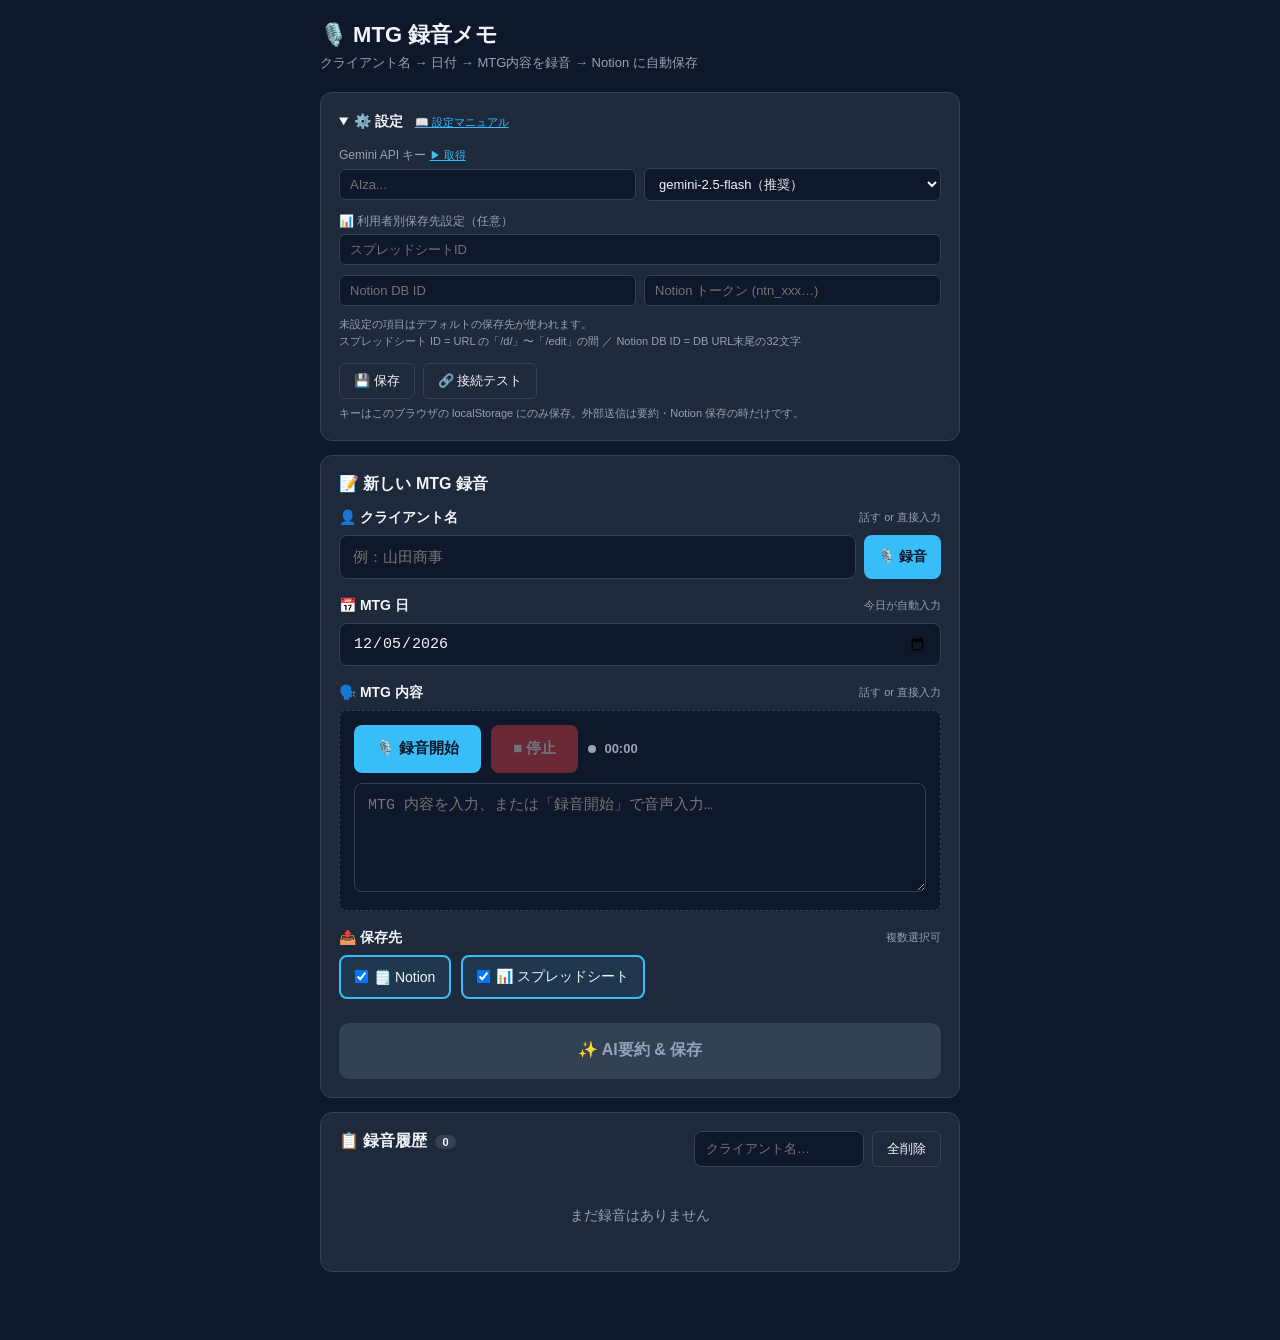
==== index.html @ a6168be2 "Add setup guide link to settings panel Co-Authored-By: Claude Opus 4.7 (1M context) <noreply@anthrop" ====
<!DOCTYPE html>
<html lang="ja">
<head>
<meta charset="UTF-8">
<meta name="viewport" content="width=device-width, initial-scale=1.0">
<title>MTG 録音メモ</title>
<style>
:root {
  --bg: #0f172a; --card: #1e293b; --text: #f1f5f9;
  --muted: #94a3b8; --accent: #38bdf8; --danger: #ef4444;
  --success: #22c55e; --border: #334155;
}
* { box-sizing: border-box; margin: 0; padding: 0; }
body {
  font-family: -apple-system, BlinkMacSystemFont, "Segoe UI", "Hiragino Sans", "Yu Gothic UI", sans-serif;
  background: var(--bg); color: var(--text);
  min-height: 100vh; padding: 20px 16px 48px;
}
.container { max-width: 640px; margin: 0 auto; }
h1 { font-size: 22px; margin-bottom: 4px; }
.subtitle { color: var(--muted); font-size: 13px; margin-bottom: 20px; }
.card { background: var(--card); border: 1px solid var(--border); border-radius: 12px; padding: 18px; margin-bottom: 14px; }
.card h2 { font-size: 16px; margin-bottom: 14px; display: flex; align-items: center; gap: 8px; }

/* Form fields */
.field-block { margin-bottom: 18px; }
.field-label {
  display: flex; align-items: center; justify-content: space-between;
  font-size: 14px; font-weight: 600; margin-bottom: 8px;
}
.field-label .hint { font-size: 11px; font-weight: 400; color: var(--muted); }
.field {
  width: 100%; background: #0f172a;
  border: 1px solid var(--border); border-radius: 8px;
  padding: 11px 13px; color: var(--text); font-size: 15px;
}
.field:focus { outline: none; border-color: var(--accent); }

/* Inline rec for client name */
.inline-rec { display: flex; gap: 8px; }
.inline-rec .field { flex: 1; }
.rec-btn-sm {
  background: var(--accent); color: #0f172a;
  border: 0; padding: 0 14px; font-size: 14px; font-weight: 600;
  border-radius: 8px; cursor: pointer; min-height: 44px;
  white-space: nowrap; display: inline-flex; align-items: center; gap: 4px;
  transition: opacity .15s;
}
.rec-btn-sm:hover { opacity: .88; }
.rec-btn-sm:disabled { opacity: .4; cursor: not-allowed; }
.rec-btn-sm.recording { background: var(--danger); color: white; animation: pulse 1.2s infinite; }
@keyframes pulse { 0%,100%{opacity:1} 50%{opacity:.7} }

/* Content rec area */
.content-rec {
  background: #0f172a; border: 1px dashed var(--border);
  border-radius: 8px; padding: 14px;
}
.rec-row { display: flex; gap: 10px; align-items: center; margin-bottom: 10px; flex-wrap: wrap; }
.rec-btn-lg {
  background: var(--accent); color: #0f172a;
  border: 0; padding: 12px 22px; font-size: 15px; font-weight: 700;
  border-radius: 8px; cursor: pointer; min-height: 48px;
  display: inline-flex; align-items: center; gap: 6px;
  transition: opacity .15s;
}
.rec-btn-lg:hover { opacity: .88; }
.rec-btn-lg:disabled { opacity: .4; cursor: not-allowed; }
.rec-btn-lg.recording { background: var(--danger); color: white; }
.stop-btn { background: var(--danger); color: white; border: 0; padding: 12px 22px; font-size: 15px; font-weight: 700; border-radius: 8px; cursor: pointer; min-height: 48px; }
.stop-btn:disabled { opacity: .4; cursor: not-allowed; }

.rec-status { display: flex; align-items: center; gap: 8px; font-size: 13px; color: var(--muted); }
.dot { width: 8px; height: 8px; border-radius: 50%; background: var(--muted); }
.dot.live { background: var(--danger); animation: blink 1s ease-in-out infinite; }
@keyframes blink { 0%,100%{opacity:1} 50%{opacity:.2} }
.timer { font-variant-numeric: tabular-nums; font-weight: 700; min-width: 48px; }

.transcript {
  min-height: 80px; max-height: 220px; overflow-y: auto;
  padding: 10px 12px; background: rgba(15,23,42,.6);
  border-radius: 6px; font-size: 14px; line-height: 1.55;
  white-space: pre-wrap; word-break: break-word;
}
.transcript .interim { color: var(--muted); }
.transcript .ph { color: var(--muted); font-style: italic; }

/* Save button */
.save-area { padding-top: 6px; }
.save-btn {
  width: 100%; background: var(--success); color: #0f172a;
  border: 0; padding: 16px; font-size: 16px; font-weight: 700;
  border-radius: 10px; cursor: pointer; min-height: 56px;
  transition: opacity .15s;
}
.save-btn:hover { opacity: .9; }
.save-btn:disabled { background: var(--border); color: var(--muted); cursor: not-allowed; }

.dest-row { display: flex; gap: 10px; flex-wrap: wrap; }
.dest-chip {
  display: inline-flex; align-items: center; gap: 6px;
  background: #0f172a; border: 2px solid var(--border);
  border-radius: 8px; padding: 10px 14px; cursor: pointer;
  font-size: 14px; transition: border-color .15s, background .15s;
  min-height: 44px;
}
.dest-chip:has(input:checked) { border-color: var(--accent); background: rgba(56,189,248,.1); }
.dest-chip input { margin: 0; cursor: pointer; }

/* Saving overlay */
.saving-overlay {
  position: fixed; inset: 0; background: rgba(15,23,42,.92);
  display: none; align-items: center; justify-content: center;
  z-index: 999; padding: 20px;
}
.saving-overlay.show { display: flex; }
.saving-box {
  background: var(--card); border: 1px solid var(--border);
  border-radius: 12px; padding: 24px; max-width: 400px; width: 100%;
}
.saving-title { font-size: 18px; font-weight: 700; margin-bottom: 20px; text-align: center; }
.saving-list { display: flex; flex-direction: column; gap: 14px; }
.saving-row { display: flex; align-items: center; gap: 10px; font-size: 14px; }
.saving-icon { font-size: 20px; width: 28px; text-align: center; }
.saving-row.pending { color: var(--muted); }
.saving-done-btn { margin-top: 18px; width: 100%; background: var(--accent); color: #0f172a; border: 0; padding: 12px; font-size: 14px; font-weight: 700; border-radius: 8px; cursor: pointer; display: none; }
.saving-done-btn.show { display: block; }

/* List */
.list-top { display: flex; justify-content: space-between; align-items: center; margin-bottom: 12px; flex-wrap: wrap; gap: 8px; }
.list-top h2 { font-size: 16px; }
.search { background: #0f172a; border: 1px solid var(--border); border-radius: 8px; padding: 7px 11px; color: var(--text); font-size: 13px; width: 170px; }
.badge { background: var(--border); color: var(--text); padding: 1px 7px; border-radius: 10px; font-size: 11px; }
.mtg-card { background: #0f172a; border: 1px solid var(--border); border-radius: 10px; padding: 14px; margin-bottom: 10px; }
.mtg-client { font-size: 17px; font-weight: 700; margin-bottom: 2px; }
.mtg-date   { font-size: 13px; color: var(--accent); margin-bottom: 6px; }
.mtg-meta   { font-size: 11px; color: var(--muted); display: flex; gap: 10px; margin-bottom: 8px; flex-wrap: wrap; }
.mtg-summary {
  font-size: 13px; color: #d1fae5;
  background: rgba(34,197,94,.08); border-left: 3px solid var(--success);
  padding: 8px 10px; border-radius: 4px; line-height: 1.55;
  margin-bottom: 8px; white-space: pre-wrap; word-break: break-word;
}
.mtg-sent   { font-size: 11px; color: var(--success); margin-bottom: 6px; }
.mtg-audio  { width: 100%; height: 32px; margin: 6px 0; display: block; }
.mtg-actions { display: flex; gap: 6px; flex-wrap: wrap; }
.empty      { text-align: center; color: var(--muted); padding: 28px; font-size: 14px; }

.btn-ghost { background: transparent; color: var(--text); border: 1px solid var(--border); padding: 8px 14px; font-size: 13px; border-radius: 6px; cursor: pointer; }
.btn-ghost:hover { opacity: .8; }

.notice     { background: rgba(239,68,68,.1); border: 1px solid var(--danger); color: #fecaca; padding: 10px 12px; border-radius: 8px; margin-bottom: 12px; font-size: 13px; }
.info       { background: rgba(56,189,248,.1); border: 1px solid var(--accent); color: #bae6fd; padding: 10px 12px; border-radius: 8px; margin-bottom: 12px; font-size: 13px; line-height: 1.5; }

/* Settings */
details > summary { cursor: pointer; font-size: 14px; font-weight: 600; user-select: none; padding: 2px 0; }
details[open] > summary { margin-bottom: 14px; }
.set-row { display: flex; gap: 8px; align-items: center; flex-wrap: wrap; margin-bottom: 10px; }
.set-row input[type="password"], .set-row select {
  flex: 1; min-width: 200px; background: #0f172a;
  border: 1px solid var(--border); border-radius: 6px;
  padding: 7px 10px; color: var(--text); font-size: 13px;
}
.flash { font-size: 12px; color: var(--success); opacity: 0; transition: opacity .2s; }
.flash.show { opacity: 1; }
.set-note { font-size: 11px; color: var(--muted); margin-top: 6px; line-height: 1.5; }
.set-label { font-size: 12px; color: var(--muted); margin-bottom: 4px; display: block; }
</style>
</head>
<body>
<div class="container">
  <h1>🎙️ MTG 録音メモ</h1>
  <p class="subtitle">クライアント名 → 日付 → MTG内容を録音 → Notion に自動保存</p>

  <div id="noticeEl" class="notice" style="display:none;"></div>
  <div id="infoEl"   class="info"   style="display:none;"></div>

  <!-- Settings -->
  <div class="card">
    <details id="settingsDetails">
      <summary>⚙️ 設定 <a href="guide.html" target="_blank" rel="noopener" style="color:var(--accent);font-size:11px;font-weight:400;margin-left:8px;">📖 設定マニュアル</a></summary>
      <div style="margin-bottom:12px;">
        <span class="set-label">Gemini API キー <a href="https://aistudio.google.com/app/apikey" target="_blank" rel="noopener" style="color:var(--accent);font-size:11px;">▶ 取得</a></span>
        <div class="set-row">
          <input id="apiKeyInput" type="password" placeholder="AIza..." autocomplete="off">
          <select id="modelSelect">
            <option value="gemini-2.5-flash">gemini-2.5-flash（推奨）</option>
            <option value="gemini-2.0-flash">gemini-2.0-flash</option>
            <option value="gemini-1.5-flash">gemini-1.5-flash</option>
          </select>
        </div>
      </div>
      <div style="margin-top:12px;">
        <span class="set-label">📊 利用者別保存先設定（任意）</span>
        <div class="set-row">
          <input id="userSheetInput" type="text" placeholder="スプレッドシートID" style="flex:1;min-width:200px;background:#0f172a;border:1px solid var(--border);border-radius:6px;padding:7px 10px;color:var(--text);font-size:13px;">
        </div>
        <div class="set-row">
          <input id="userNotionDbInput" type="text" placeholder="Notion DB ID" style="flex:1;min-width:140px;background:#0f172a;border:1px solid var(--border);border-radius:6px;padding:7px 10px;color:var(--text);font-size:13px;">
          <input id="userNotionTokenInput" type="password" placeholder="Notion トークン (ntn_xxx…)" style="flex:1;min-width:140px;background:#0f172a;border:1px solid var(--border);border-radius:6px;padding:7px 10px;color:var(--text);font-size:13px;" autocomplete="off">
        </div>
        <p class="set-note">未設定の項目はデフォルトの保存先が使われます。<br>スプレッドシート ID = URL の「/d/」〜「/edit」の間 ／ Notion DB ID = DB URL末尾の32文字</p>
      </div>
      <div style="margin-top:14px;display:flex;gap:8px;align-items:center;">
        <button class="btn-ghost" id="saveSettingsBtn">💾 保存</button>
        <button class="btn-ghost" id="testNotionBtn">🔗 接続テスト</button>
        <span class="flash" id="settingsFlash">✓ 保存しました</span>
      </div>
      <p class="set-note">キーはこのブラウザの localStorage にのみ保存。外部送信は要約・Notion 保存の時だけです。</p>
    </details>
  </div>

  <!-- Recording form (single page) -->
  <div class="card">
    <h2>📝 新しい MTG 録音</h2>

    <!-- Client Name -->
    <div class="field-block">
      <div class="field-label">
        <span>👤 クライアント名</span>
        <span class="hint">話す or 直接入力</span>
      </div>
      <div class="inline-rec">
        <input class="field" id="clientField" type="text" placeholder="例：山田商事">
        <button class="rec-btn-sm" id="clientRecBtn">🎙️ 録音</button>
      </div>
    </div>

    <!-- MTG Date -->
    <div class="field-block">
      <div class="field-label">
        <span>📅 MTG 日</span>
        <span class="hint">今日が自動入力</span>
      </div>
      <input class="field" id="dateField" type="date">
    </div>

    <!-- MTG Content -->
    <div class="field-block">
      <div class="field-label">
        <span>🗣️ MTG 内容</span>
        <span class="hint">話す or 直接入力</span>
      </div>
      <div class="content-rec">
        <div class="rec-row">
          <button class="rec-btn-lg" id="contentRecBtn">🎙️ 録音開始</button>
          <button class="stop-btn" id="contentStopBtn" disabled>■ 停止</button>
          <div class="rec-status">
            <div class="dot" id="contentDot"></div>
            <span class="timer" id="contentTimer">00:00</span>
          </div>
        </div>
        <textarea class="field" id="contentText" rows="5" placeholder="MTG 内容を入力、または「録音開始」で音声入力…" style="resize:vertical;min-height:80px;max-height:220px;"></textarea>
      </div>
    </div>

    <!-- Destination -->
    <div class="field-block">
      <div class="field-label">
        <span>📤 保存先</span>
        <span class="hint">複数選択可</span>
      </div>
      <div class="dest-row">
        <label class="dest-chip"><input type="checkbox" id="destNotion" checked> <span>🗒️ Notion</span></label>
        <label class="dest-chip"><input type="checkbox" id="destSheet"  checked> <span>📊 スプレッドシート</span></label>
      </div>
    </div>

    <!-- Save -->
    <div class="save-area">
      <button class="save-btn" id="saveBtn" disabled>✨ AI要約 &amp; 保存</button>
    </div>
  </div>

  <!-- List -->
  <div class="card">
    <div class="list-top">
      <h2>📋 録音履歴 <span class="badge" id="cntBadge">0</span></h2>
      <div style="display:flex;gap:8px;">
        <input class="search" id="searchInput" type="text" placeholder="クライアント名…">
        <button class="btn-ghost" id="clearAllBtn">全削除</button>
      </div>
    </div>
    <div id="listEl"></div>
  </div>
</div>

<!-- Saving overlay -->
<div class="saving-overlay" id="savingOverlay">
  <div class="saving-box">
    <div class="saving-title" id="savingTitle">⏳ 処理中…</div>
    <div class="saving-list">
      <div class="saving-row pending" id="rowGemini"><span class="saving-icon">○</span><span>Gemini で AI 要約中…</span></div>
      <div class="saving-row pending" id="rowNotion" style="display:none;"><span class="saving-icon">○</span><span>Notion に送信中…</span></div>
      <div class="saving-row pending" id="rowSheet"  style="display:none;"><span class="saving-icon">○</span><span>スプレッドシートに送信中…</span></div>
      <div class="saving-row pending" id="rowLocal"> <span class="saving-icon">○</span><span>ブラウザに保存中…</span></div>
    </div>
    <button class="saving-done-btn" id="savingDoneBtn">+ 次の録音へ</button>
  </div>
</div>

<script>
(function () {
  'use strict';

  /* ===== IndexedDB ===== */
  const DB_NAME = 'voiceRecorderDB', STORE = 'recordings', DB_VER = 2;
  let _db = null;
  function openDB() {
    if (_db) return Promise.resolve(_db);
    return new Promise((res, rej) => {
      const req = indexedDB.open(DB_NAME, DB_VER);
      req.onupgradeneeded = () => {
        const db = req.result;
        if (!db.objectStoreNames.contains(STORE)) db.createObjectStore(STORE, { keyPath: 'id' });
      };
      req.onsuccess = () => { _db = req.result; res(_db); };
      req.onerror   = () => rej(req.error);
    });
  }
  function dbRun(mode, fn) {
    return openDB().then(db => new Promise((res, rej) => {
      const tx = db.transaction(STORE, mode);
      const s  = tx.objectStore(STORE);
      const r  = fn(s);
      if (r && 'onsuccess' in r) { r.onsuccess = () => res(r.result); r.onerror = () => rej(r.error); }
      else { tx.oncomplete = () => res(); tx.onerror = () => rej(tx.error); }
    }));
  }
  const dbAdd    = e  => dbRun('readwrite', s => s.add(e));
  const dbPut    = e  => dbRun('readwrite', s => s.put(e));
  const dbDelete = id => dbRun('readwrite', s => s.delete(id));
  const dbGetAll = () => dbRun('readonly',  s => s.getAll());
  const dbClear  = () => dbRun('readwrite', s => s.clear());

  /* ===== localStorage ===== */
  // 管理者が Apps Script デプロイ時に取得した URL を設定
  const GAS_URL = 'https://script.google.com/macros/s/AKfycbx7Em2KX4zfnWkDanHKQx1Ic90cyglTOywZYVGb8dFYvNm-Kp0gqhj4RDMfG6HxRE-y/exec';

  const LS = { KEY:'gemini_api_key', MODEL:'gemini_model', SHEET_ID:'user_sheet_id', NOTION_DBID:'user_notion_db_id', NOTION_TOKEN:'user_notion_token' };

  /* ===== DOM ===== */
  const $ = id => document.getElementById(id);
  const noticeEl = $('noticeEl'), infoEl = $('infoEl');
  function showError(msg) { noticeEl.textContent = msg; noticeEl.style.display = 'block'; setTimeout(() => noticeEl.style.display = 'none', 8000); }
  function showInfo(msg)  { infoEl.innerHTML = msg; infoEl.style.display = 'block'; }
  function hideNotice()   { noticeEl.style.display = 'none'; }

  /* ===== Settings ===== */
  const apiKeyInput = $('apiKeyInput'), modelSelect = $('modelSelect'),
        saveSettingsBtn = $('saveSettingsBtn'), testNotionBtn = $('testNotionBtn'),
        settingsFlash = $('settingsFlash'), settingsDetails = $('settingsDetails');

  apiKeyInput.value    = localStorage.getItem(LS.KEY)   || '';
  modelSelect.value    = localStorage.getItem(LS.MODEL) || 'gemini-2.5-flash';
  if (!apiKeyInput.value || !GAS_URL) settingsDetails.open = true;

  saveSettingsBtn.addEventListener('click', () => {
    localStorage.setItem(LS.KEY,          apiKeyInput.value.trim());
    localStorage.setItem(LS.MODEL,        modelSelect.value);
    localStorage.setItem(LS.SHEET_ID,     userSheetInput.value.trim());
    localStorage.setItem(LS.NOTION_DBID,  userNotionDbInput.value.trim());
    localStorage.setItem(LS.NOTION_TOKEN, userNotionTokenInput.value.trim());
    settingsFlash.classList.add('show');
    setTimeout(() => settingsFlash.classList.remove('show'), 1500);
  });
  testNotionBtn.addEventListener('click', async () => {
    testNotionBtn.disabled = true; testNotionBtn.textContent = '送信中…';
    try {
      const result = await sendToApi({ id:'test_'+Date.now(), clientName:'テスト', mtgDate:todayStr(), text:'接続テスト', summary:'接続テスト成功', durationSec:0, createdAt:new Date().toISOString(), destinations:['notion','sheet'] });
      const r = result?.results || {};
      const lines = [];
      if (r.notion) lines.push('Notion: ' + (r.notion.ok ? '✅' : '❌ ' + (r.notion.error || '')));
      if (r.sheet)  lines.push('スプレッドシート: ' + (r.sheet.ok ? '✅' : '❌ ' + (r.sheet.error || '')));
      if (result?.ok) {
        testNotionBtn.textContent = '✓ 両方成功';
      } else {
        showError('テスト結果:\n' + lines.join('\n'));
        testNotionBtn.textContent = '⚠️ 一部失敗';
      }
    } catch (err) { showError('接続テスト失敗: ' + err.message); testNotionBtn.textContent = '🔗 接続テスト'; }
    setTimeout(() => { testNotionBtn.textContent = '🔗 接続テスト'; testNotionBtn.disabled = false; }, 3000);
  });

  /* ===== User Destination Settings ===== */
  const userSheetInput = $('userSheetInput'), userNotionDbInput = $('userNotionDbInput'), userNotionTokenInput = $('userNotionTokenInput');
  userSheetInput.value      = localStorage.getItem(LS.SHEET_ID)     || '';
  userNotionDbInput.value   = localStorage.getItem(LS.NOTION_DBID)  || '';
  userNotionTokenInput.value = localStorage.getItem(LS.NOTION_TOKEN) || '';

  /* ===== Browser check ===== */
  const SpeechRec = window.SpeechRecognition || window.webkitSpeechRecognition;
  if (!SpeechRec) showInfo('⚠️ このブラウザは音声認識に非対応です。<strong>Chrome または Edge</strong> をお使いください。');

  /* ===== State ===== */
  const state = {
    clientName: '',
    mtgDate:    todayStr(),
    contentText:'',
    contentAudio: null,
    contentType:  '',
    durationSec:  0,
    isRecording:  null, // 'client' | 'content' | null
  };

  /* ===== Recording infrastructure ===== */
  let recognition = null, mediaStream = null, mediaRecorder = null, recChunks = [];
  let timerInterval = null, stopped = false;

  function stopAll() {
    stopped = true;
    if (recognition)   { try { recognition.stop(); }  catch(_){} recognition = null; }
    if (mediaRecorder && mediaRecorder.state !== 'inactive') mediaRecorder.stop();
    if (mediaStream)   { mediaStream.getTracks().forEach(t => t.stop()); mediaStream = null; }
    if (timerInterval) { clearInterval(timerInterval); timerInterval = null; }
  }

  function startSpeechRec(onFinal, onInterim) {
    if (!SpeechRec) { showError('Web Speech API 非対応。Chrome/Edge をお使いください'); return; }
    stopped = false;
    let accumulated = '';
    recognition = new SpeechRec();
    recognition.lang = 'ja-JP'; recognition.continuous = true; recognition.interimResults = true;
    recognition.onresult = e => {
      let interim = '';
      for (let i = e.resultIndex; i < e.results.length; i++) {
        if (e.results[i].isFinal) accumulated += e.results[i][0].transcript;
        else interim += e.results[i][0].transcript;
      }
      onFinal(accumulated); onInterim(interim);
    };
    recognition.onerror = e => {
      console.error('SpeechRec error:', e);
      if (e.error === 'not-allowed' || e.error === 'service-not-allowed') {
        showError('マイクの利用が許可されていません。ブラウザの設定からマイク権限を許可してください。');
      } else if (e.error !== 'no-speech' && e.error !== 'aborted') {
        showError('音声認識エラー: ' + e.error);
      }
    };
    recognition.onend = () => { if (!stopped) { try { recognition.start(); } catch(_){} } };
    try { recognition.start(); console.log('SpeechRec started'); }
    catch(err) { console.error('SpeechRec start failed:', err); showError('音声認識の起動に失敗: ' + err.message); }
  }

  function runTimer(el) {
    const t0 = Date.now();
    el.textContent = '00:00';
    timerInterval = setInterval(() => {
      const s = Math.floor((Date.now()-t0)/1000);
      el.textContent = String(Math.floor(s/60)).padStart(2,'0') + ':' + String(s%60).padStart(2,'0');
    }, 500);
    return t0;
  }

  /* ===== Client Name Recording ===== */
  const clientField  = $('clientField');
  const clientRecBtn = $('clientRecBtn');
  let clientFinal = '';

  clientRecBtn.addEventListener('click', () => {
    if (state.isRecording === 'client') {
      // stop
      stopAll();
      clientRecBtn.classList.remove('recording');
      clientRecBtn.textContent = '🎙️ 録音';
      state.isRecording = null;
      if (clientFinal.trim()) clientField.value = clientFinal.trim();
      updateSaveBtn();
      return;
    }
    if (state.isRecording) { showError('別の録音が動作中です。先に停止してください'); return; }
    hideNotice();
    clientFinal = '';
    state.isRecording = 'client';
    clientRecBtn.classList.add('recording');
    clientRecBtn.textContent = '■ 停止';
    clientField.value = '';
    clientField.placeholder = '🎤 話してください…';
    startSpeechRec(
      fin  => {
        clientFinal = fin;
        const v = fin.trim();
        if (v) { clientField.value = v; state.clientName = v; updateSaveBtn(); }
      },
      intr => {
        const v = (clientFinal + intr).trim();
        if (v) { clientField.value = v; state.clientName = v; updateSaveBtn(); }
      }
    );
  });

  clientField.addEventListener('input', () => { state.clientName = clientField.value.trim(); updateSaveBtn(); });

  /* ===== Date ===== */
  const dateField = $('dateField');
  dateField.value = todayStr();
  dateField.addEventListener('change', () => { state.mtgDate = dateField.value || todayStr(); });

  /* ===== Content Recording ===== */
  const contentRecBtn  = $('contentRecBtn'),
        contentStopBtn = $('contentStopBtn'),
        contentDot     = $('contentDot'),
        contentTimer   = $('contentTimer'),
        contentText    = $('contentText');
  let contentFinal = '', contentInterim = '', contentStartedAt = null;

  contentText.addEventListener('input', () => { state.contentText = contentText.value.trim(); updateSaveBtn(); });

  contentRecBtn.addEventListener('click', async () => {
    if (state.isRecording) { showError('別の録音が動作中です。先に停止してください'); return; }
    hideNotice();
    contentFinal = ''; contentInterim = ''; state.contentAudio = null; recChunks = [];
    contentText.value = '';
    contentText.readOnly = true;

    try {
      mediaStream = await navigator.mediaDevices.getUserMedia({ audio: true });
    } catch(err) { showError('マイクを許可してください: ' + err.message); return; }

    const mime = ['audio/webm;codecs=opus','audio/webm','audio/ogg;codecs=opus','audio/mp4'].find(m => MediaRecorder.isTypeSupported(m)) || '';
    mediaRecorder = new MediaRecorder(mediaStream, mime ? { mimeType: mime } : {});
    mediaRecorder.ondataavailable = e => { if (e.data?.size > 0) recChunks.push(e.data); };
    mediaRecorder.onstop = () => { state.contentAudio = new Blob(recChunks, { type: mediaRecorder.mimeType || 'audio/webm' }); state.contentType = mediaRecorder.mimeType || 'audio/webm'; };
    mediaRecorder.start();

    state.isRecording = 'content';
    contentRecBtn.disabled = true; contentStopBtn.disabled = false;
    contentRecBtn.classList.add('recording');
    contentRecBtn.textContent = '🔴 録音中…';
    contentDot.classList.add('live');
    contentStartedAt = runTimer(contentTimer);

    startSpeechRec(
      fin  => {
        contentFinal = fin;
        contentText.value = fin + contentInterim;
        state.contentText = (fin + contentInterim).trim();
        updateSaveBtn();
      },
      intr => {
        contentInterim = intr;
        contentText.value = contentFinal + intr;
        const v = (contentFinal + intr).trim();
        if (v) { state.contentText = v; updateSaveBtn(); }
      }
    );
  });

  contentStopBtn.addEventListener('click', () => {
    state.durationSec = Math.round((Date.now() - (contentStartedAt || Date.now())) / 1000);
    // 確定済み + 認識中の両方を含めて保存対象にする
    state.contentText = (contentFinal + contentInterim).trim();
    contentText.value = state.contentText;
    contentText.readOnly = false;
    stopAll();
    state.isRecording = null;
    contentRecBtn.disabled = false; contentStopBtn.disabled = true;
    contentRecBtn.classList.remove('recording');
    contentRecBtn.textContent = '🎙️ 録音開始';
    contentDot.classList.remove('live');
    updateSaveBtn();
  });

  /* ===== Save Button + Destination ===== */
  const saveBtn   = $('saveBtn');
  const destNotionEl = $('destNotion');
  const destSheetEl  = $('destSheet');
  function getDestinations() {
    const dest = [];
    if (destNotionEl.checked) dest.push('notion');
    if (destSheetEl.checked)  dest.push('sheet');
    return dest;
  }
  function destLabel() {
    const d = getDestinations();
    if (d.length === 0) return '';
    if (d.length === 2) return 'Notion + スプレッドシート';
    return d[0] === 'notion' ? 'Notion' : 'スプレッドシート';
  }
  function updateSaveBtn() {
    const dest = getDestinations();
    const ok = state.clientName.length > 0 && state.contentText.length > 0 && !state.isRecording && dest.length > 0;
    saveBtn.disabled = !ok;
    if (state.isRecording) {
      saveBtn.textContent = '⏺️ 録音停止してください';
    } else if (!state.clientName) {
      saveBtn.textContent = '👤 クライアント名を入力してください';
    } else if (!state.contentText) {
      saveBtn.textContent = '🗣️ MTG 内容を入力してください';
    } else if (dest.length === 0) {
      saveBtn.textContent = '📤 保存先を選んでください';
    } else {
      saveBtn.textContent = '✨ AI要約 & ' + destLabel() + ' に保存';
    }
  }
  destNotionEl.addEventListener('change', updateSaveBtn);
  destSheetEl .addEventListener('change', updateSaveBtn);
  saveBtn.addEventListener('click', () => executePipeline());

  /* ===== Pipeline ===== */
  const overlay = $('savingOverlay');
  const savingDoneBtn = $('savingDoneBtn');

  async function executePipeline() {
    state.mtgDate = dateField.value || todayStr();
    const destinations = getDestinations();
    if (!destinations.length) { showError('保存先を選んでください'); return; }

    overlay.classList.add('show');
    $('savingTitle').textContent = '⏳ 処理中…';
    savingDoneBtn.classList.remove('show');

    // 行の表示制御
    $('rowNotion').style.display = destinations.indexOf('notion') !== -1 ? 'flex' : 'none';
    $('rowSheet').style.display  = destinations.indexOf('sheet')  !== -1 ? 'flex' : 'none';
    setSavRow('rowGemini', '⏳', 'Gemini で AI 要約中…', false);
    if (destinations.indexOf('notion') !== -1) setSavRow('rowNotion', '○', 'Notion に送信中…', true);
    if (destinations.indexOf('sheet')  !== -1) setSavRow('rowSheet',  '○', 'スプレッドシートに送信中…', true);
    setSavRow('rowLocal',  '○', 'ブラウザに保存中…', true);

    const id = Date.now().toString(36) + Math.random().toString(36).slice(2,5);
    let summary = '';

    try {
      summary = await geminiSummarize(state.contentText);
      setSavRow('rowGemini', '✅', 'AI 要約完了', true);
    } catch(err) { setSavRow('rowGemini', '⚠️', 'AI 要約スキップ: ' + err.message, true); }

    const uSheet = (localStorage.getItem(LS.SHEET_ID) || '').trim();
    const uNdb   = (localStorage.getItem(LS.NOTION_DBID) || '').trim();
    const uNtk   = (localStorage.getItem(LS.NOTION_TOKEN) || '').trim();
    const payload = { id, clientName:state.clientName, mtgDate:state.mtgDate, text:state.contentText, summary, durationSec:state.durationSec, createdAt:new Date().toISOString(), destinations, ...(uSheet && { spreadsheetId: uSheet }), ...(uNdb && { notionDatabaseId: uNdb }), ...(uNtk && { notionToken: uNtk }) };

    let sentAt = null;
    if (destinations.indexOf('notion') !== -1) setSavRow('rowNotion', '⏳', 'Notion に送信中…', false);
    if (destinations.indexOf('sheet')  !== -1) setSavRow('rowSheet',  '⏳', 'スプレッドシートに送信中…', false);

    try {
      const result = await sendToApi(payload);
      // 結果は { ok, results: { notion: {ok,error,url}, sheet: {ok,error,row} } } の形
      const r = result?.results || {};
      if (destinations.indexOf('notion') !== -1) {
        if (r.notion?.ok) { setSavRow('rowNotion', '✅', 'Notion 送信完了', true); sentAt = new Date().toISOString(); }
        else              { setSavRow('rowNotion', '⚠️', 'Notion 失敗: ' + (r.notion?.error || '不明'), true); }
      }
      if (destinations.indexOf('sheet') !== -1) {
        if (r.sheet?.ok) { setSavRow('rowSheet', '✅', 'スプレッドシート送信完了 (行 ' + r.sheet.row + ')', true); sentAt = sentAt || new Date().toISOString(); }
        else             { setSavRow('rowSheet', '⚠️', 'スプレッドシート失敗: ' + (r.sheet?.error || '不明'), true); }
      }
    } catch(err) {
      if (destinations.indexOf('notion') !== -1) setSavRow('rowNotion', '⚠️', '送信失敗: ' + err.message, true);
      if (destinations.indexOf('sheet')  !== -1) setSavRow('rowSheet',  '⚠️', '送信失敗: ' + err.message, true);
    }

    setSavRow('rowLocal', '⏳', 'ブラウザに保存中…', false);
    try {
      await dbAdd({ id, clientName:state.clientName, mtgDate:state.mtgDate, text:state.contentText, summary, durationSec:state.durationSec, audioBlob:state.contentAudio, audioType:state.contentType, createdAt:new Date().toISOString(), sentAt, destinations });
      setSavRow('rowLocal', '✅', 'ブラウザに保存完了', true);
    } catch(err) { setSavRow('rowLocal', '⚠️', '保存失敗: ' + err.message, true); }

    await renderList();
    $('savingTitle').textContent = '✅ 保存完了！';
    savingDoneBtn.classList.add('show');
  }

  function setSavRow(id, icon, text, done) {
    const el = $(id);
    el.querySelector('.saving-icon').textContent = icon;
    el.querySelector('span:last-child').textContent = text;
    el.classList.toggle('pending', !done);
  }

  savingDoneBtn.addEventListener('click', () => {
    overlay.classList.remove('show');
    resetForm();
  });

  function resetForm() {
    state.clientName = '';
    state.mtgDate    = todayStr();
    state.contentText = '';
    state.contentAudio = null;
    state.durationSec  = 0;
    clientField.value = '';
    clientField.placeholder = '例：山田商事';
    clientFinal = '';
    contentFinal = '';
    contentInterim = '';
    contentText.value = '';
    contentText.readOnly = false;
    contentTimer.textContent = '00:00';
    dateField.value = todayStr();
    saveBtn.disabled = true;
  }

  /* ===== Gemini ===== */
  async function geminiSummarize(text) {
    const key   = (localStorage.getItem(LS.KEY) || '').trim();
    const model = localStorage.getItem(LS.MODEL) || 'gemini-2.5-flash';
    if (!key) throw new Error('Gemini API キーが未設定です');
    const prompt = `以下はMTGを音声録音・文字起こししたテキストです。日本語でMTG議事録として整理してください。

## 要約
（全体を1〜2文で簡潔に）

## 主な内容・議題
・（箇条書きで3〜5項目）

## 決定事項・ネクストアクション
・（あれば記載、なければ「特になし」）

---
文字起こし:
"""
${text}
"""`;
    const res = await fetch(`https://generativelanguage.googleapis.com/v1beta/models/${encodeURIComponent(model)}:generateContent?key=${encodeURIComponent(key)}`, {
      method:'POST', headers:{'Content-Type':'application/json'},
      body: JSON.stringify({ contents:[{parts:[{text:prompt}]}], generationConfig:{temperature:0.2, maxOutputTokens:1024} }),
    });
    if (!res.ok) { const j = await res.json().catch(()=>{}); throw new Error(`Gemini ${res.status}: ${j?.error?.message||res.statusText}`); }
    const data = await res.json();
    const out  = data?.candidates?.[0]?.content?.parts?.map(p=>p.text).join('\n').trim();
    if (!out) throw new Error('要約結果が空でした');
    return out;
  }

  /* ===== Apps Script API (Notion + Sheet) ===== */
  async function sendToApi(payload) {
    if (!GAS_URL) throw new Error('Apps Script URL が未設定です');
    const res = await fetch(GAS_URL, { method:'POST', body:JSON.stringify(payload), redirect:'follow' });
    if (!res.ok) throw new Error(`HTTP ${res.status}`);
    const json = await res.json().catch(()=>({}));
    return json;
  }
  // 後方互換用 (再送信ボタンなど)
  async function sendToNotion(payload) {
    if (!payload.destinations) payload.destinations = ['notion'];
    const json = await sendToApi(payload);
    if (json?.ok === false) {
      const errs = json.results ? Object.values(json.results).filter(r=>!r.ok).map(r=>r.error).join(' / ') : (json.error || 'Unknown error');
      throw new Error(errs);
    }
    return json;
  }

  /* ===== List ===== */
  const audioCache = new Map();
  function revokeAll() { audioCache.forEach(u => URL.revokeObjectURL(u)); audioCache.clear(); }

  async function renderList() {
    revokeAll();
    const q   = $('searchInput').value.trim().toLowerCase();
    const all = await dbGetAll();
    all.sort((a,b) => a.createdAt < b.createdAt ? 1 : -1);
    $('cntBadge').textContent = all.length;
    const rows = q ? all.filter(e => (e.clientName||'').toLowerCase().includes(q) || (e.text||'').toLowerCase().includes(q)) : all;
    if (!rows.length) { $('listEl').innerHTML = `<div class="empty">${all.length?'一致する項目はありません':'まだ録音はありません'}</div>`; return; }
    $('listEl').innerHTML = rows.map(e => {
      let audioHtml = '';
      if (e.audioBlob?.size > 0) {
        const u = URL.createObjectURL(e.audioBlob);
        audioCache.set(e.id, u);
        audioHtml = `<audio class="mtg-audio" controls src="${u}"></audio>`;
      }
      return `
        <div class="mtg-card">
          <div class="mtg-client">👤 ${esc(e.clientName||'（名前なし）')}</div>
          <div class="mtg-date">📅 ${esc(e.mtgDate ? fmtDate(e.mtgDate) : fmtDt(e.createdAt))}</div>
          <div class="mtg-meta">
            <span>⏱ ${fmtDur(e.durationSec||0)}</span>
            <span>📝 ${(e.text||'').length}文字</span>
          </div>
          ${e.summary ? `<div class="mtg-summary">${esc(e.summary)}</div>` : ''}
          ${e.sentAt  ? `<div class="mtg-sent">🗒️ Notion 送信済 (${new Date(e.sentAt).toLocaleString('ja-JP')})</div>` : ''}
          ${audioHtml}
          <div class="mtg-actions">
            <button class="btn-ghost" data-act="send" data-id="${e.id}">${e.sentAt?'再送信':'Notion 送信'}</button>
            <button class="btn-ghost" data-act="copy" data-id="${e.id}">コピー</button>
            <button class="btn-ghost" data-act="del"  data-id="${e.id}">削除</button>
          </div>
        </div>`;
    }).join('');
  }

  $('listEl').addEventListener('click', async ev => {
    const btn = ev.target.closest('[data-act]');
    if (!btn) return;
    const { act, id } = btn.dataset;
    const all   = await dbGetAll();
    const entry = all.find(e => e.id === id);
    if (!entry) return;
    if (act === 'del') {
      if (!confirm('この録音を削除しますか？')) return;
      await dbDelete(id); await renderList();
    } else if (act === 'copy') {
      const t = `【${entry.clientName}】${entry.mtgDate ? fmtDate(entry.mtgDate) : ''}\n\n${entry.summary||entry.text||''}`;
      await navigator.clipboard.writeText(t).catch(()=>{});
      btn.textContent = '✓ コピー済'; setTimeout(() => btn.textContent = 'コピー', 1200);
    } else if (act === 'send') {
      btn.disabled = true; btn.textContent = '送信中…';
      try {
        await sendToNotion({ id:entry.id, clientName:entry.clientName||'', mtgDate:entry.mtgDate||'', text:entry.text||'', summary:entry.summary||'', durationSec:entry.durationSec||0, createdAt:entry.createdAt });
        entry.sentAt = new Date().toISOString(); await dbPut(entry); await renderList();
      } catch(err) { showError('Notion 送信失敗: ' + err.message); btn.disabled = false; btn.textContent = 'Notion 送信'; }
    }
  });

  $('searchInput').addEventListener('input', renderList);
  $('clearAllBtn').addEventListener('click', async () => {
    const all = await dbGetAll();
    if (!all.length) return;
    if (confirm(`${all.length}件すべて削除しますか？`)) { await dbClear(); await renderList(); }
  });

  /* ===== Helpers ===== */
  function todayStr() {
    const d = new Date();
    return `${d.getFullYear()}-${String(d.getMonth()+1).padStart(2,'0')}-${String(d.getDate()).padStart(2,'0')}`;
  }
  function fmtDate(s) {
    if (!s) return ''; const [y,m,d] = s.split('-');
    return `${y}年${Number(m)}月${Number(d)}日`;
  }
  function fmtDt(iso) { return new Date(iso).toLocaleDateString('ja-JP'); }
  function fmtDur(sec) {
    if (!sec) return '0秒';
    const h = Math.floor(sec/3600), m = Math.floor((sec%3600)/60), s = sec%60;
    return (h?h+'時間':'') + (m?m+'分':'') + (s||(!h&&!m)?s+'秒':'');
  }
  function esc(s) {
    return String(s||'').replace(/[&<>"']/g, c=>({'&':'&amp;','<':'&lt;','>':'&gt;','"':'&quot;',"'":'&#39;'}[c]));
  }

  renderList();
})();
</script>
</body>
</html>
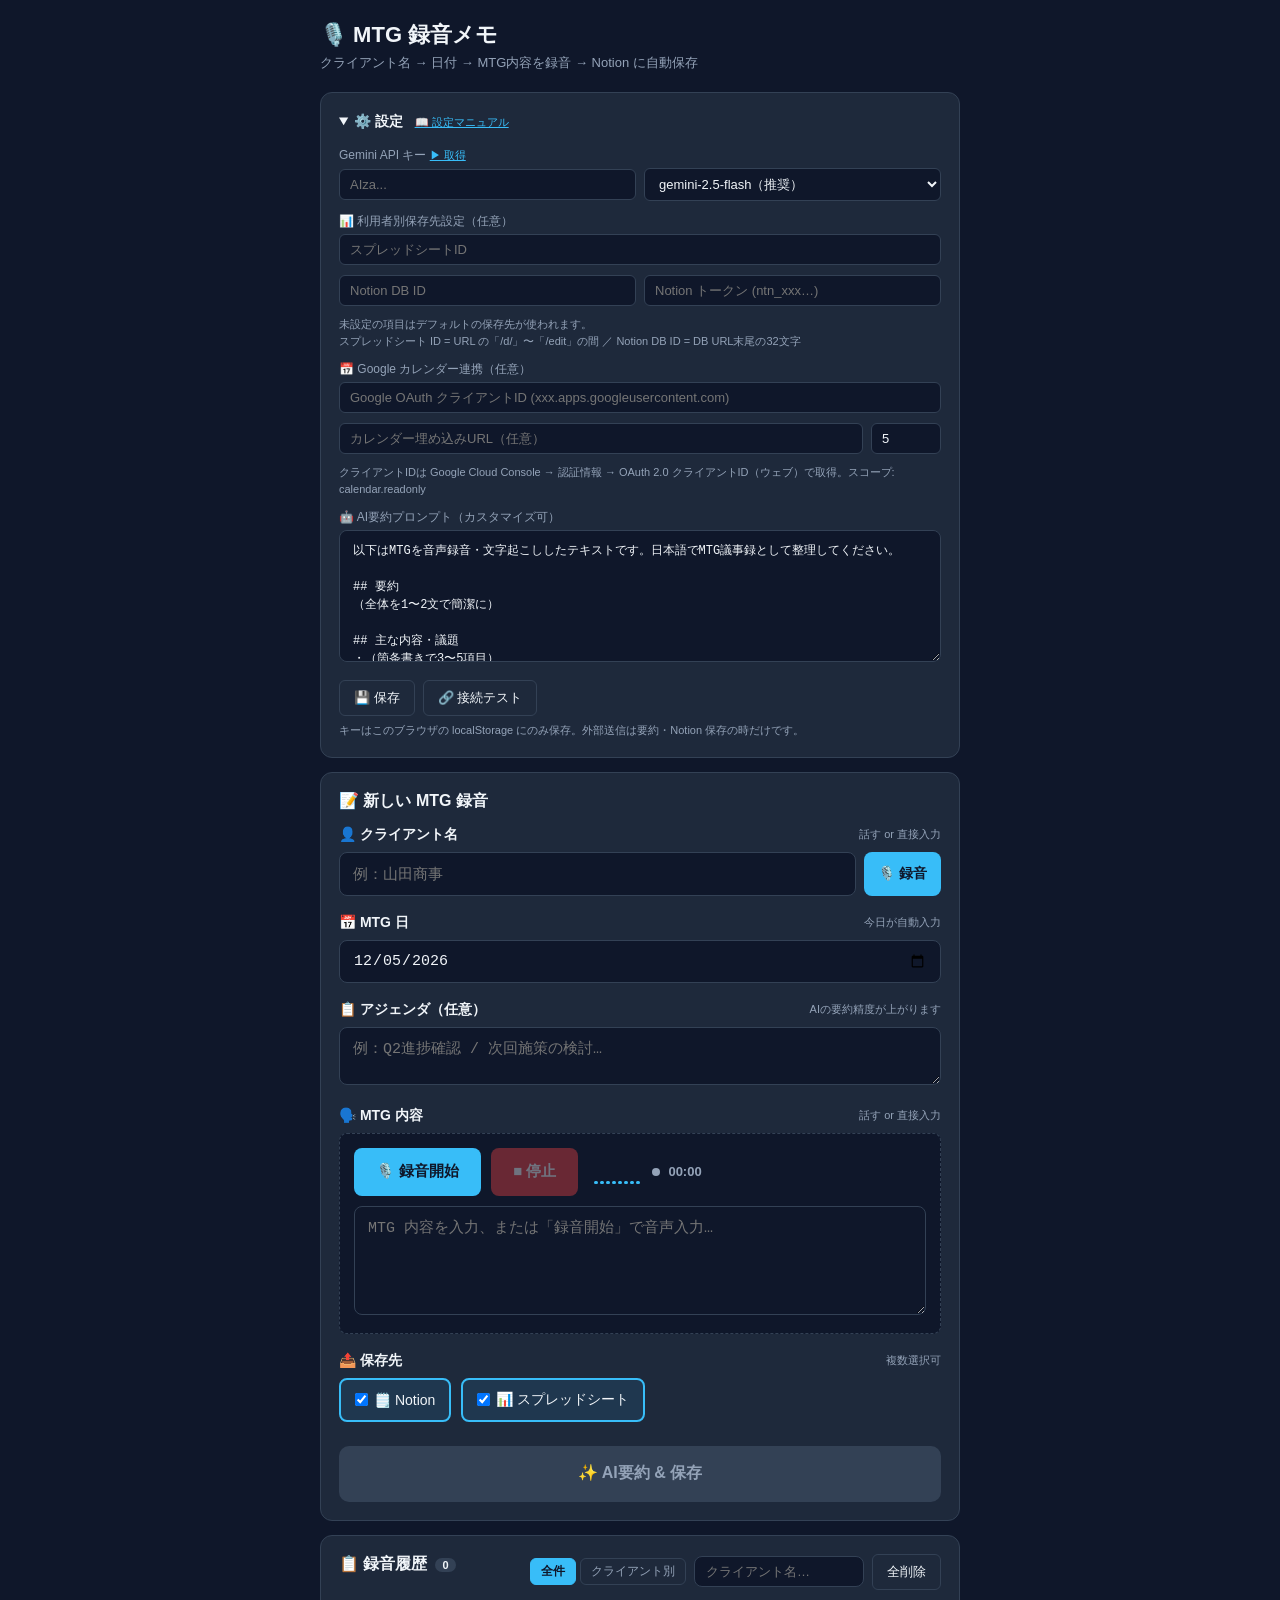
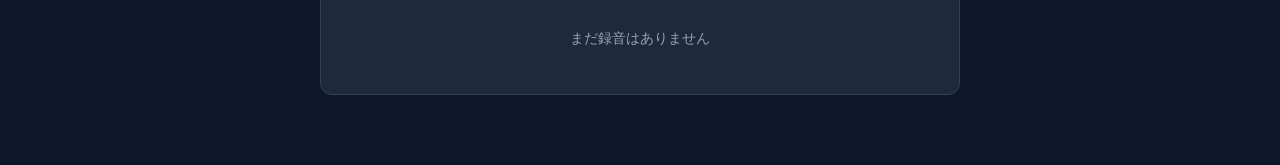
==== commit 45928d1b: "feat: 7つの新機能を追加 - 録音一時停止/再開: ⏸ボタン追加、MediaRecorder.pause()/resume() + タイマー累積 - 音量ビジュアライザー: AudioConte" ====
--- a/index.html
+++ b/index.html
@@ -4,168 +4,12 @@
 <meta charset="UTF-8">
 <meta name="viewport" content="width=device-width, initial-scale=1.0">
 <title>MTG 録音メモ</title>
-<style>
-:root {
-  --bg: #0f172a; --card: #1e293b; --text: #f1f5f9;
-  --muted: #94a3b8; --accent: #38bdf8; --danger: #ef4444;
-  --success: #22c55e; --border: #334155;
-}
-* { box-sizing: border-box; margin: 0; padding: 0; }
-body {
-  font-family: -apple-system, BlinkMacSystemFont, "Segoe UI", "Hiragino Sans", "Yu Gothic UI", sans-serif;
-  background: var(--bg); color: var(--text);
-  min-height: 100vh; padding: 20px 16px 48px;
-}
-.container { max-width: 640px; margin: 0 auto; }
-h1 { font-size: 22px; margin-bottom: 4px; }
-.subtitle { color: var(--muted); font-size: 13px; margin-bottom: 20px; }
-.card { background: var(--card); border: 1px solid var(--border); border-radius: 12px; padding: 18px; margin-bottom: 14px; }
-.card h2 { font-size: 16px; margin-bottom: 14px; display: flex; align-items: center; gap: 8px; }
-
-/* Form fields */
-.field-block { margin-bottom: 18px; }
-.field-label {
-  display: flex; align-items: center; justify-content: space-between;
-  font-size: 14px; font-weight: 600; margin-bottom: 8px;
-}
-.field-label .hint { font-size: 11px; font-weight: 400; color: var(--muted); }
-.field {
-  width: 100%; background: #0f172a;
-  border: 1px solid var(--border); border-radius: 8px;
-  padding: 11px 13px; color: var(--text); font-size: 15px;
-}
-.field:focus { outline: none; border-color: var(--accent); }
-
-/* Inline rec for client name */
-.inline-rec { display: flex; gap: 8px; }
-.inline-rec .field { flex: 1; }
-.rec-btn-sm {
-  background: var(--accent); color: #0f172a;
-  border: 0; padding: 0 14px; font-size: 14px; font-weight: 600;
-  border-radius: 8px; cursor: pointer; min-height: 44px;
-  white-space: nowrap; display: inline-flex; align-items: center; gap: 4px;
-  transition: opacity .15s;
-}
-.rec-btn-sm:hover { opacity: .88; }
-.rec-btn-sm:disabled { opacity: .4; cursor: not-allowed; }
-.rec-btn-sm.recording { background: var(--danger); color: white; animation: pulse 1.2s infinite; }
-@keyframes pulse { 0%,100%{opacity:1} 50%{opacity:.7} }
-
-/* Content rec area */
-.content-rec {
-  background: #0f172a; border: 1px dashed var(--border);
-  border-radius: 8px; padding: 14px;
-}
-.rec-row { display: flex; gap: 10px; align-items: center; margin-bottom: 10px; flex-wrap: wrap; }
-.rec-btn-lg {
-  background: var(--accent); color: #0f172a;
-  border: 0; padding: 12px 22px; font-size: 15px; font-weight: 700;
-  border-radius: 8px; cursor: pointer; min-height: 48px;
-  display: inline-flex; align-items: center; gap: 6px;
-  transition: opacity .15s;
-}
-.rec-btn-lg:hover { opacity: .88; }
-.rec-btn-lg:disabled { opacity: .4; cursor: not-allowed; }
-.rec-btn-lg.recording { background: var(--danger); color: white; }
-.stop-btn { background: var(--danger); color: white; border: 0; padding: 12px 22px; font-size: 15px; font-weight: 700; border-radius: 8px; cursor: pointer; min-height: 48px; }
-.stop-btn:disabled { opacity: .4; cursor: not-allowed; }
-
-.rec-status { display: flex; align-items: center; gap: 8px; font-size: 13px; color: var(--muted); }
-.dot { width: 8px; height: 8px; border-radius: 50%; background: var(--muted); }
-.dot.live { background: var(--danger); animation: blink 1s ease-in-out infinite; }
-@keyframes blink { 0%,100%{opacity:1} 50%{opacity:.2} }
-.timer { font-variant-numeric: tabular-nums; font-weight: 700; min-width: 48px; }
-
-.transcript {
-  min-height: 80px; max-height: 220px; overflow-y: auto;
-  padding: 10px 12px; background: rgba(15,23,42,.6);
-  border-radius: 6px; font-size: 14px; line-height: 1.55;
-  white-space: pre-wrap; word-break: break-word;
-}
-.transcript .interim { color: var(--muted); }
-.transcript .ph { color: var(--muted); font-style: italic; }
-
-/* Save button */
-.save-area { padding-top: 6px; }
-.save-btn {
-  width: 100%; background: var(--success); color: #0f172a;
-  border: 0; padding: 16px; font-size: 16px; font-weight: 700;
-  border-radius: 10px; cursor: pointer; min-height: 56px;
-  transition: opacity .15s;
-}
-.save-btn:hover { opacity: .9; }
-.save-btn:disabled { background: var(--border); color: var(--muted); cursor: not-allowed; }
-
-.dest-row { display: flex; gap: 10px; flex-wrap: wrap; }
-.dest-chip {
-  display: inline-flex; align-items: center; gap: 6px;
-  background: #0f172a; border: 2px solid var(--border);
-  border-radius: 8px; padding: 10px 14px; cursor: pointer;
-  font-size: 14px; transition: border-color .15s, background .15s;
-  min-height: 44px;
-}
-.dest-chip:has(input:checked) { border-color: var(--accent); background: rgba(56,189,248,.1); }
-.dest-chip input { margin: 0; cursor: pointer; }
-
-/* Saving overlay */
-.saving-overlay {
-  position: fixed; inset: 0; background: rgba(15,23,42,.92);
-  display: none; align-items: center; justify-content: center;
-  z-index: 999; padding: 20px;
-}
-.saving-overlay.show { display: flex; }
-.saving-box {
-  background: var(--card); border: 1px solid var(--border);
-  border-radius: 12px; padding: 24px; max-width: 400px; width: 100%;
-}
-.saving-title { font-size: 18px; font-weight: 700; margin-bottom: 20px; text-align: center; }
-.saving-list { display: flex; flex-direction: column; gap: 14px; }
-.saving-row { display: flex; align-items: center; gap: 10px; font-size: 14px; }
-.saving-icon { font-size: 20px; width: 28px; text-align: center; }
-.saving-row.pending { color: var(--muted); }
-.saving-done-btn { margin-top: 18px; width: 100%; background: var(--accent); color: #0f172a; border: 0; padding: 12px; font-size: 14px; font-weight: 700; border-radius: 8px; cursor: pointer; display: none; }
-.saving-done-btn.show { display: block; }
-
-/* List */
-.list-top { display: flex; justify-content: space-between; align-items: center; margin-bottom: 12px; flex-wrap: wrap; gap: 8px; }
-.list-top h2 { font-size: 16px; }
-.search { background: #0f172a; border: 1px solid var(--border); border-radius: 8px; padding: 7px 11px; color: var(--text); font-size: 13px; width: 170px; }
-.badge { background: var(--border); color: var(--text); padding: 1px 7px; border-radius: 10px; font-size: 11px; }
-.mtg-card { background: #0f172a; border: 1px solid var(--border); border-radius: 10px; padding: 14px; margin-bottom: 10px; }
-.mtg-client { font-size: 17px; font-weight: 700; margin-bottom: 2px; }
-.mtg-date   { font-size: 13px; color: var(--accent); margin-bottom: 6px; }
-.mtg-meta   { font-size: 11px; color: var(--muted); display: flex; gap: 10px; margin-bottom: 8px; flex-wrap: wrap; }
-.mtg-summary {
-  font-size: 13px; color: #d1fae5;
-  background: rgba(34,197,94,.08); border-left: 3px solid var(--success);
-  padding: 8px 10px; border-radius: 4px; line-height: 1.55;
-  margin-bottom: 8px; white-space: pre-wrap; word-break: break-word;
-}
-.mtg-sent   { font-size: 11px; color: var(--success); margin-bottom: 6px; }
-.mtg-audio  { width: 100%; height: 32px; margin: 6px 0; display: block; }
-.mtg-actions { display: flex; gap: 6px; flex-wrap: wrap; }
-.empty      { text-align: center; color: var(--muted); padding: 28px; font-size: 14px; }
-
-.btn-ghost { background: transparent; color: var(--text); border: 1px solid var(--border); padding: 8px 14px; font-size: 13px; border-radius: 6px; cursor: pointer; }
-.btn-ghost:hover { opacity: .8; }
-
-.notice     { background: rgba(239,68,68,.1); border: 1px solid var(--danger); color: #fecaca; padding: 10px 12px; border-radius: 8px; margin-bottom: 12px; font-size: 13px; }
-.info       { background: rgba(56,189,248,.1); border: 1px solid var(--accent); color: #bae6fd; padding: 10px 12px; border-radius: 8px; margin-bottom: 12px; font-size: 13px; line-height: 1.5; }
-
-/* Settings */
-details > summary { cursor: pointer; font-size: 14px; font-weight: 600; user-select: none; padding: 2px 0; }
-details[open] > summary { margin-bottom: 14px; }
-.set-row { display: flex; gap: 8px; align-items: center; flex-wrap: wrap; margin-bottom: 10px; }
-.set-row input[type="password"], .set-row select {
-  flex: 1; min-width: 200px; background: #0f172a;
-  border: 1px solid var(--border); border-radius: 6px;
-  padding: 7px 10px; color: var(--text); font-size: 13px;
-}
-.flash { font-size: 12px; color: var(--success); opacity: 0; transition: opacity .2s; }
-.flash.show { opacity: 1; }
-.set-note { font-size: 11px; color: var(--muted); margin-top: 6px; line-height: 1.5; }
-.set-label { font-size: 12px; color: var(--muted); margin-bottom: 4px; display: block; }
-</style>
+<link rel="stylesheet" href="style.css">
+<link rel="manifest" href="manifest.json">
+<meta name="theme-color" content="#38bdf8">
+<meta name="apple-mobile-web-app-capable" content="yes">
+<meta name="apple-mobile-web-app-status-bar-style" content="black-translucent">
+<script src="https://accounts.google.com/gsi/client" async></script>
 </head>
 <body>
 <div class="container">
@@ -201,6 +45,21 @@
         </div>
         <p class="set-note">未設定の項目はデフォルトの保存先が使われます。<br>スプレッドシート ID = URL の「/d/」〜「/edit」の間 ／ Notion DB ID = DB URL末尾の32文字</p>
       </div>
+      <div style="margin-top:12px;">
+        <span class="set-label">📅 Google カレンダー連携（任意）</span>
+        <div class="set-row">
+          <input id="gcalClientId" type="text" placeholder="Google OAuth クライアントID (xxx.apps.googleusercontent.com)" style="flex:1;min-width:200px;background:#0f172a;border:1px solid var(--border);border-radius:6px;padding:7px 10px;color:var(--text);font-size:13px;">
+        </div>
+        <div class="set-row">
+          <input id="gcalEmbedUrl" type="text" placeholder="カレンダー埋め込みURL（任意）" style="flex:1;min-width:200px;background:#0f172a;border:1px solid var(--border);border-radius:6px;padding:7px 10px;color:var(--text);font-size:13px;">
+          <input id="gcalCount" type="number" min="1" max="20" value="5" style="width:70px;background:#0f172a;border:1px solid var(--border);border-radius:6px;padding:7px 10px;color:var(--text);font-size:13px;">
+        </div>
+        <p class="set-note">クライアントIDは Google Cloud Console → 認証情報 → OAuth 2.0 クライアントID（ウェブ）で取得。スコープ: calendar.readonly</p>
+      </div>
+      <div style="margin-top:12px;">
+        <span class="set-label">🤖 AI要約プロンプト（カスタマイズ可）</span>
+        <textarea id="promptInput" class="field" rows="6" style="font-size:12px;line-height:1.5;resize:vertical;min-height:100px;"></textarea>
+      </div>
       <div style="margin-top:14px;display:flex;gap:8px;align-items:center;">
         <button class="btn-ghost" id="saveSettingsBtn">💾 保存</button>
         <button class="btn-ghost" id="testNotionBtn">🔗 接続テスト</button>
@@ -235,6 +94,15 @@
       <input class="field" id="dateField" type="date">
     </div>
 
+    <!-- Agenda -->
+    <div class="field-block">
+      <div class="field-label">
+        <span>📋 アジェンダ（任意）</span>
+        <span class="hint">AIの要約精度が上がります</span>
+      </div>
+      <textarea class="field" id="agendaField" rows="2" placeholder="例：Q2進捗確認 / 次回施策の検討…" style="resize:vertical;min-height:52px;"></textarea>
+    </div>
+
     <!-- MTG Content -->
     <div class="field-block">
       <div class="field-label">
@@ -245,6 +113,17 @@
         <div class="rec-row">
           <button class="rec-btn-lg" id="contentRecBtn">🎙️ 録音開始</button>
           <button class="stop-btn" id="contentStopBtn" disabled>■ 停止</button>
+          <button class="pause-btn" id="contentPauseBtn" disabled style="display:none;">⏸ 一時停止</button>
+          <div id="volWrap" class="vol-wrap">
+            <div class="vol-bar"></div>
+            <div class="vol-bar"></div>
+            <div class="vol-bar"></div>
+            <div class="vol-bar"></div>
+            <div class="vol-bar"></div>
+            <div class="vol-bar"></div>
+            <div class="vol-bar"></div>
+            <div class="vol-bar"></div>
+          </div>
           <div class="rec-status">
             <div class="dot" id="contentDot"></div>
             <span class="timer" id="contentTimer">00:00</span>
@@ -272,11 +151,29 @@
     </div>
   </div>
 
+  <!-- Google Calendar card (shown when client ID is set) -->
+  <div class="card" id="calCard" style="display:none;">
+    <div style="display:flex;align-items:center;justify-content:space-between;margin-bottom:12px;flex-wrap:wrap;gap:8px;">
+      <h2 style="margin:0;">📅 Google カレンダー</h2>
+      <div style="display:flex;gap:8px;flex-wrap:wrap;">
+        <button class="btn-ghost" id="calLoginBtn">Googleでログイン</button>
+        <button class="btn-ghost" id="calLogoutBtn" style="display:none;">ログアウト</button>
+        <button class="btn-ghost" id="calIframeToggle" style="display:none;">🗓 カレンダー表示</button>
+      </div>
+    </div>
+    <div id="calEventsList"><p style="font-size:13px;color:var(--muted);">Googleでログインすると直近の予定が表示されます。</p></div>
+    <div id="calIframeWrap" class="cal-iframe-wrap" style="display:none;"></div>
+  </div>
+
   <!-- List -->
   <div class="card">
     <div class="list-top">
       <h2>📋 録音履歴 <span class="badge" id="cntBadge">0</span></h2>
-      <div style="display:flex;gap:8px;">
+      <div style="display:flex;gap:8px;align-items:center;flex-wrap:wrap;">
+        <div class="view-toggle">
+          <button class="view-btn active" id="viewAll">全件</button>
+          <button class="view-btn" id="viewClient">クライアント別</button>
+        </div>
         <input class="search" id="searchInput" type="text" placeholder="クライアント名…">
         <button class="btn-ghost" id="clearAllBtn">全削除</button>
       </div>
@@ -339,6 +236,24 @@
 
   const LS = { KEY:'gemini_api_key', MODEL:'gemini_model', SHEET_ID:'user_sheet_id', NOTION_DBID:'user_notion_db_id', NOTION_TOKEN:'user_notion_token' };
 
+  /* ===== Default prompt ===== */
+  const DEFAULT_PROMPT = `以下はMTGを音声録音・文字起こししたテキストです。日本語でMTG議事録として整理してください。
+
+## 要約
+（全体を1〜2文で簡潔に）
+
+## 主な内容・議題
+・（箇条書きで3〜5項目）
+
+## 決定事項・ネクストアクション
+・（あれば記載、なければ「特になし」）
+
+---
+文字起こし:
+"""
+\${text}
+"""`;
+
   /* ===== DOM ===== */
   const $ = id => document.getElementById(id);
   const noticeEl = $('noticeEl'), infoEl = $('infoEl');
@@ -355,12 +270,20 @@
   modelSelect.value    = localStorage.getItem(LS.MODEL) || 'gemini-2.5-flash';
   if (!apiKeyInput.value || !GAS_URL) settingsDetails.open = true;
 
+  const promptInput = $('promptInput');
+  promptInput.value = localStorage.getItem('gemini_prompt') || DEFAULT_PROMPT;
+
   saveSettingsBtn.addEventListener('click', () => {
     localStorage.setItem(LS.KEY,          apiKeyInput.value.trim());
     localStorage.setItem(LS.MODEL,        modelSelect.value);
     localStorage.setItem(LS.SHEET_ID,     userSheetInput.value.trim());
     localStorage.setItem(LS.NOTION_DBID,  userNotionDbInput.value.trim());
     localStorage.setItem(LS.NOTION_TOKEN, userNotionTokenInput.value.trim());
+    localStorage.setItem('gemini_prompt', promptInput.value);
+    localStorage.setItem(LS_GCAL.CLIENT_ID, gcalClientIdInput.value.trim());
+    localStorage.setItem(LS_GCAL.EMBED,      gcalEmbedUrlInput.value.trim());
+    localStorage.setItem(LS_GCAL.COUNT,      gcalCountInput.value);
+    refreshCalCard();
     settingsFlash.classList.add('show');
     setTimeout(() => settingsFlash.classList.remove('show'), 1500);
   });
@@ -401,11 +324,46 @@
     contentType:  '',
     durationSec:  0,
     isRecording:  null, // 'client' | 'content' | null
+    agenda:       '',
   };
 
   /* ===== Recording infrastructure ===== */
   let recognition = null, mediaStream = null, mediaRecorder = null, recChunks = [];
   let timerInterval = null, stopped = false;
+  let timerElapsed = 0, timerSegStart = null;
+
+  /* ===== Volume visualizer ===== */
+  let audioCtx = null, analyser = null, volAnimId = null;
+  const volBars = Array.from($('volWrap').querySelectorAll('.vol-bar'));
+
+  function startVisualizer(stream) {
+    stopVisualizer();
+    try {
+      audioCtx  = new (window.AudioContext || window.webkitAudioContext)();
+      analyser  = audioCtx.createAnalyser();
+      analyser.fftSize = 64;
+      const src = audioCtx.createMediaStreamSource(stream);
+      src.connect(analyser);
+      const buf = new Uint8Array(analyser.frequencyBinCount);
+      function draw() {
+        volAnimId = requestAnimationFrame(draw);
+        analyser.getByteFrequencyData(buf);
+        const step = Math.floor(buf.length / volBars.length);
+        volBars.forEach((bar, i) => {
+          const v = buf[i * step] || 0;
+          bar.style.height = (3 + Math.round((v / 255) * 21)) + 'px';
+        });
+      }
+      draw();
+    } catch(e) { /* visualizer optional */ }
+  }
+
+  function stopVisualizer() {
+    if (volAnimId) { cancelAnimationFrame(volAnimId); volAnimId = null; }
+    if (audioCtx)  { try { audioCtx.close(); } catch(_){} audioCtx = null; }
+    analyser = null;
+    volBars.forEach(b => { b.style.height = '3px'; });
+  }
 
   function stopAll() {
     stopped = true;
@@ -413,12 +371,13 @@
     if (mediaRecorder && mediaRecorder.state !== 'inactive') mediaRecorder.stop();
     if (mediaStream)   { mediaStream.getTracks().forEach(t => t.stop()); mediaStream = null; }
     if (timerInterval) { clearInterval(timerInterval); timerInterval = null; }
-  }
-
-  function startSpeechRec(onFinal, onInterim) {
+    stopVisualizer();
+  }
+
+  function startSpeechRec(onFinal, onInterim, initAccumulated) {
     if (!SpeechRec) { showError('Web Speech API 非対応。Chrome/Edge をお使いください'); return; }
     stopped = false;
-    let accumulated = '';
+    let accumulated = initAccumulated || '';
     recognition = new SpeechRec();
     recognition.lang = 'ja-JP'; recognition.continuous = true; recognition.interimResults = true;
     recognition.onresult = e => {
@@ -443,13 +402,11 @@
   }
 
   function runTimer(el) {
-    const t0 = Date.now();
-    el.textContent = '00:00';
+    timerSegStart = Date.now();
     timerInterval = setInterval(() => {
-      const s = Math.floor((Date.now()-t0)/1000);
+      const s = timerElapsed + Math.floor((Date.now() - timerSegStart) / 1000);
       el.textContent = String(Math.floor(s/60)).padStart(2,'0') + ':' + String(s%60).padStart(2,'0');
     }, 500);
-    return t0;
   }
 
   /* ===== Client Name Recording ===== */
@@ -496,13 +453,19 @@
   dateField.value = todayStr();
   dateField.addEventListener('change', () => { state.mtgDate = dateField.value || todayStr(); });
 
+  /* ===== Agenda ===== */
+  const agendaField = $('agendaField');
+  agendaField.addEventListener('input', () => { state.agenda = agendaField.value; });
+
   /* ===== Content Recording ===== */
-  const contentRecBtn  = $('contentRecBtn'),
-        contentStopBtn = $('contentStopBtn'),
-        contentDot     = $('contentDot'),
-        contentTimer   = $('contentTimer'),
-        contentText    = $('contentText');
-  let contentFinal = '', contentInterim = '', contentStartedAt = null;
+  const contentRecBtn   = $('contentRecBtn'),
+        contentStopBtn  = $('contentStopBtn'),
+        contentPauseBtn = $('contentPauseBtn'),
+        contentDot      = $('contentDot'),
+        contentTimer    = $('contentTimer'),
+        contentText     = $('contentText');
+  let contentFinal = '', contentInterim = '';
+  let isPaused = false;
 
   contentText.addEventListener('input', () => { state.contentText = contentText.value.trim(); updateSaveBtn(); });
 
@@ -512,6 +475,8 @@
     contentFinal = ''; contentInterim = ''; state.contentAudio = null; recChunks = [];
     contentText.value = '';
     contentText.readOnly = true;
+    isPaused = false;
+    timerElapsed = 0; timerSegStart = null;
 
     try {
       mediaStream = await navigator.mediaDevices.getUserMedia({ audio: true });
@@ -525,10 +490,14 @@
 
     state.isRecording = 'content';
     contentRecBtn.disabled = true; contentStopBtn.disabled = false;
+    contentPauseBtn.disabled = false; contentPauseBtn.style.display = '';
+    contentPauseBtn.textContent = '⏸ 一時停止';
+    contentPauseBtn.classList.remove('paused');
     contentRecBtn.classList.add('recording');
     contentRecBtn.textContent = '🔴 録音中…';
     contentDot.classList.add('live');
-    contentStartedAt = runTimer(contentTimer);
+    runTimer(contentTimer);
+    startVisualizer(mediaStream);
 
     startSpeechRec(
       fin  => {
@@ -547,18 +516,81 @@
   });
 
   contentStopBtn.addEventListener('click', () => {
-    state.durationSec = Math.round((Date.now() - (contentStartedAt || Date.now())) / 1000);
+    // Accumulate time from last segment
+    if (timerSegStart) {
+      timerElapsed += Math.round((Date.now() - timerSegStart) / 1000);
+    }
+    state.durationSec = timerElapsed;
     // 確定済み + 認識中の両方を含めて保存対象にする
     state.contentText = (contentFinal + contentInterim).trim();
     contentText.value = state.contentText;
     contentText.readOnly = false;
     stopAll();
+    isPaused = false;
+    timerElapsed = 0; timerSegStart = null;
     state.isRecording = null;
     contentRecBtn.disabled = false; contentStopBtn.disabled = true;
+    contentPauseBtn.disabled = true; contentPauseBtn.style.display = 'none';
     contentRecBtn.classList.remove('recording');
     contentRecBtn.textContent = '🎙️ 録音開始';
     contentDot.classList.remove('live');
     updateSaveBtn();
+  });
+
+  contentPauseBtn.addEventListener('click', () => {
+    if (!state.isRecording || state.isRecording !== 'content') return;
+    if (!isPaused) {
+      // Pause
+      isPaused = true;
+      // Accumulate elapsed time
+      if (timerSegStart) {
+        timerElapsed += Math.floor((Date.now() - timerSegStart) / 1000);
+        timerSegStart = null;
+      }
+      if (timerInterval) { clearInterval(timerInterval); timerInterval = null; }
+      // Pause media recorder
+      if (mediaRecorder && mediaRecorder.state === 'recording') mediaRecorder.pause();
+      // Stop speech recognition (preserve contentFinal)
+      stopped = true;
+      if (recognition) { try { recognition.stop(); } catch(_){} recognition = null; }
+      // Stop visualizer
+      stopVisualizer();
+      contentDot.classList.remove('live');
+      contentPauseBtn.textContent = '▶ 再開';
+      contentPauseBtn.classList.add('paused');
+    } else {
+      // Resume
+      isPaused = false;
+      // Resume media recorder
+      if (mediaRecorder && mediaRecorder.state === 'paused') mediaRecorder.resume();
+      // Restart timer segment
+      timerSegStart = Date.now();
+      timerInterval = setInterval(() => {
+        const s = timerElapsed + Math.floor((Date.now() - timerSegStart) / 1000);
+        contentTimer.textContent = String(Math.floor(s/60)).padStart(2,'0') + ':' + String(s%60).padStart(2,'0');
+      }, 500);
+      // Restart visualizer
+      if (mediaStream) startVisualizer(mediaStream);
+      // Restart speech recognition with accumulated text preserved
+      contentDot.classList.add('live');
+      contentPauseBtn.textContent = '⏸ 一時停止';
+      contentPauseBtn.classList.remove('paused');
+      startSpeechRec(
+        fin  => {
+          contentFinal = fin;
+          contentText.value = fin + contentInterim;
+          state.contentText = (fin + contentInterim).trim();
+          updateSaveBtn();
+        },
+        intr => {
+          contentInterim = intr;
+          contentText.value = contentFinal + intr;
+          const v = (contentFinal + intr).trim();
+          if (v) { state.contentText = v; updateSaveBtn(); }
+        },
+        contentFinal  // pass accumulated as init
+      );
+    }
   });
 
   /* ===== Save Button + Destination ===== */
@@ -681,6 +713,7 @@
     state.contentText = '';
     state.contentAudio = null;
     state.durationSec  = 0;
+    state.agenda = '';
     clientField.value = '';
     clientField.placeholder = '例：山田商事';
     clientFinal = '';
@@ -690,6 +723,7 @@
     contentText.readOnly = false;
     contentTimer.textContent = '00:00';
     dateField.value = todayStr();
+    agendaField.value = '';
     saveBtn.disabled = true;
   }
 
@@ -698,22 +732,17 @@
     const key   = (localStorage.getItem(LS.KEY) || '').trim();
     const model = localStorage.getItem(LS.MODEL) || 'gemini-2.5-flash';
     if (!key) throw new Error('Gemini API キーが未設定です');
-    const prompt = `以下はMTGを音声録音・文字起こししたテキストです。日本語でMTG議事録として整理してください。
-
-## 要約
-（全体を1〜2文で簡潔に）
-
-## 主な内容・議題
-・（箇条書きで3〜5項目）
-
-## 決定事項・ネクストアクション
-・（あれば記載、なければ「特になし」）
-
----
-文字起こし:
-"""
-${text}
-"""`;
+
+    const savedPromptTemplate = (localStorage.getItem('gemini_prompt') || '').trim() || DEFAULT_PROMPT;
+    // Replace ${text} placeholder in the prompt template
+    let prompt = savedPromptTemplate.replace('${text}', text);
+
+    // Prepend agenda if present
+    const agenda = (state.agenda || agendaField.value || '').trim();
+    if (agenda) {
+      prompt = `【MTGのアジェンダ】\n${agenda}\n\n` + prompt;
+    }
+
     const res = await fetch(`https://generativelanguage.googleapis.com/v1beta/models/${encodeURIComponent(model)}:generateContent?key=${encodeURIComponent(key)}`, {
       method:'POST', headers:{'Content-Type':'application/json'},
       body: JSON.stringify({ contents:[{parts:[{text:prompt}]}], generationConfig:{temperature:0.2, maxOutputTokens:1024} }),
@@ -744,9 +773,51 @@
     return json;
   }
 
+  /* ===== View mode ===== */
+  let viewMode = 'all';
+  $('viewAll').addEventListener('click', () => {
+    viewMode = 'all';
+    $('viewAll').classList.add('active');
+    $('viewClient').classList.remove('active');
+    renderList();
+  });
+  $('viewClient').addEventListener('click', () => {
+    viewMode = 'client';
+    $('viewClient').classList.add('active');
+    $('viewAll').classList.remove('active');
+    renderList();
+  });
+
   /* ===== List ===== */
   const audioCache = new Map();
   function revokeAll() { audioCache.forEach(u => URL.revokeObjectURL(u)); audioCache.clear(); }
+
+  function buildCard(e) {
+    let audioHtml = '';
+    if (e.audioBlob?.size > 0) {
+      const u = URL.createObjectURL(e.audioBlob);
+      audioCache.set(e.id, u);
+      audioHtml = `<audio class="mtg-audio" controls src="${u}"></audio>`;
+    }
+    return `
+      <div class="mtg-card">
+        <div class="mtg-client">👤 ${esc(e.clientName||'（名前なし）')}</div>
+        <div class="mtg-date">📅 ${esc(e.mtgDate ? fmtDate(e.mtgDate) : fmtDt(e.createdAt))}</div>
+        <div class="mtg-meta">
+          <span>⏱ ${fmtDur(e.durationSec||0)}</span>
+          <span>📝 ${(e.text||'').length}文字</span>
+        </div>
+        ${e.summary ? `<div class="mtg-summary">${esc(e.summary)}</div>` : ''}
+        ${e.sentAt  ? `<div class="mtg-sent">🗒️ Notion 送信済 (${new Date(e.sentAt).toLocaleString('ja-JP')})</div>` : ''}
+        ${audioHtml}
+        <div class="mtg-actions">
+          <button class="btn-ghost" data-act="send" data-id="${e.id}">${e.sentAt?'再送信':'Notion 送信'}</button>
+          <button class="btn-ghost" data-act="copy" data-id="${e.id}">コピー</button>
+          <button class="btn-ghost" data-act="print" data-id="${e.id}">印刷/PDF</button>
+          <button class="btn-ghost" data-act="del"  data-id="${e.id}">削除</button>
+        </div>
+      </div>`;
+  }
 
   async function renderList() {
     revokeAll();
@@ -756,31 +827,24 @@
     $('cntBadge').textContent = all.length;
     const rows = q ? all.filter(e => (e.clientName||'').toLowerCase().includes(q) || (e.text||'').toLowerCase().includes(q)) : all;
     if (!rows.length) { $('listEl').innerHTML = `<div class="empty">${all.length?'一致する項目はありません':'まだ録音はありません'}</div>`; return; }
-    $('listEl').innerHTML = rows.map(e => {
-      let audioHtml = '';
-      if (e.audioBlob?.size > 0) {
-        const u = URL.createObjectURL(e.audioBlob);
-        audioCache.set(e.id, u);
-        audioHtml = `<audio class="mtg-audio" controls src="${u}"></audio>`;
-      }
-      return `
-        <div class="mtg-card">
-          <div class="mtg-client">👤 ${esc(e.clientName||'（名前なし）')}</div>
-          <div class="mtg-date">📅 ${esc(e.mtgDate ? fmtDate(e.mtgDate) : fmtDt(e.createdAt))}</div>
-          <div class="mtg-meta">
-            <span>⏱ ${fmtDur(e.durationSec||0)}</span>
-            <span>📝 ${(e.text||'').length}文字</span>
-          </div>
-          ${e.summary ? `<div class="mtg-summary">${esc(e.summary)}</div>` : ''}
-          ${e.sentAt  ? `<div class="mtg-sent">🗒️ Notion 送信済 (${new Date(e.sentAt).toLocaleString('ja-JP')})</div>` : ''}
-          ${audioHtml}
-          <div class="mtg-actions">
-            <button class="btn-ghost" data-act="send" data-id="${e.id}">${e.sentAt?'再送信':'Notion 送信'}</button>
-            <button class="btn-ghost" data-act="copy" data-id="${e.id}">コピー</button>
-            <button class="btn-ghost" data-act="del"  data-id="${e.id}">削除</button>
-          </div>
-        </div>`;
-    }).join('');
+
+    if (viewMode === 'client') {
+      // Group by clientName
+      const groups = new Map();
+      rows.forEach(e => {
+        const name = e.clientName || '（名前なし）';
+        if (!groups.has(name)) groups.set(name, []);
+        groups.get(name).push(e);
+      });
+      let html = '';
+      groups.forEach((entries, name) => {
+        html += `<div class="client-group-header">👤 ${esc(name)} (${entries.length}件)</div>`;
+        html += entries.map(e => buildCard(e)).join('');
+      });
+      $('listEl').innerHTML = html;
+    } else {
+      $('listEl').innerHTML = rows.map(e => buildCard(e)).join('');
+    }
   }
 
   $('listEl').addEventListener('click', async ev => {
@@ -803,8 +867,41 @@
         await sendToNotion({ id:entry.id, clientName:entry.clientName||'', mtgDate:entry.mtgDate||'', text:entry.text||'', summary:entry.summary||'', durationSec:entry.durationSec||0, createdAt:entry.createdAt });
         entry.sentAt = new Date().toISOString(); await dbPut(entry); await renderList();
       } catch(err) { showError('Notion 送信失敗: ' + err.message); btn.disabled = false; btn.textContent = 'Notion 送信'; }
-    }
-  });
+    } else if (act === 'print') {
+      const clientName = entry.clientName || '（名前なし）';
+      const dateStr    = entry.mtgDate ? fmtDate(entry.mtgDate) : fmtDt(entry.createdAt);
+      const win = window.open('', '_blank');
+      if (!win) { showError('ポップアップがブロックされました。ポップアップを許可してください。'); return; }
+      win.document.write(`<!DOCTYPE html><html lang="ja"><head>
+<meta charset="UTF-8">
+<title>${escHtml(clientName)} - ${escHtml(dateStr)}</title>
+<style>
+  body { background: #fff; color: #111; font-family: -apple-system, BlinkMacSystemFont, "Segoe UI", sans-serif; padding: 24px; max-width: 760px; margin: 0 auto; }
+  h1 { font-size: 22px; margin-bottom: 4px; }
+  .meta { font-size: 13px; color: #555; margin-bottom: 20px; display: flex; gap: 16px; flex-wrap: wrap; }
+  h2 { font-size: 16px; margin: 20px 0 8px; border-bottom: 1px solid #ccc; padding-bottom: 4px; }
+  pre { white-space: pre-wrap; word-break: break-word; font-family: inherit; font-size: 14px; line-height: 1.6; background: #f5f5f5; padding: 12px; border-radius: 6px; }
+  @media print { body { padding: 8px; } }
+</style>
+</head><body>
+<h1>${escHtml(clientName)}</h1>
+<div class="meta">
+  <span>📅 ${escHtml(dateStr)}</span>
+  <span>⏱ ${escHtml(fmtDur(entry.durationSec||0))}</span>
+  <span>📝 ${(entry.text||'').length}文字</span>
+</div>
+${entry.summary ? `<h2>AI要約</h2><pre>${escHtml(entry.summary)}</pre>` : ''}
+<h2>全文テキスト</h2>
+<pre>${escHtml(entry.text||'')}</pre>
+</body></html>`);
+      win.document.close();
+      win.print();
+    }
+  });
+
+  function escHtml(s) {
+    return String(s||'').replace(/[&<>"']/g, c=>({'&':'&amp;','<':'&lt;','>':'&gt;','"':'&quot;',"'":'&#39;'}[c]));
+  }
 
   $('searchInput').addEventListener('input', renderList);
   $('clearAllBtn').addEventListener('click', async () => {
@@ -832,6 +929,110 @@
     return String(s||'').replace(/[&<>"']/g, c=>({'&':'&amp;','<':'&lt;','>':'&gt;','"':'&quot;',"'":'&#39;'}[c]));
   }
 
+  /* ===== Google Calendar ===== */
+  const LS_GCAL = { CLIENT_ID:'gcal_client_id', EMBED:'gcal_embed_url', COUNT:'gcal_count' };
+  const gcalClientIdInput = $('gcalClientId');
+  const gcalEmbedUrlInput = $('gcalEmbedUrl');
+  const gcalCountInput    = $('gcalCount');
+  gcalClientIdInput.value = localStorage.getItem(LS_GCAL.CLIENT_ID) || '';
+  gcalEmbedUrlInput.value = localStorage.getItem(LS_GCAL.EMBED) || '';
+  gcalCountInput.value    = localStorage.getItem(LS_GCAL.COUNT) || '5';
+
+  function refreshCalCard() {
+    const cid = (localStorage.getItem(LS_GCAL.CLIENT_ID) || '').trim();
+    $('calCard').style.display = cid ? 'block' : 'none';
+  }
+  refreshCalCard();
+
+  let calTokenClient = null, calAccessToken = null;
+  const calLoginBtn     = $('calLoginBtn');
+  const calLogoutBtn    = $('calLogoutBtn');
+  const calIframeToggle = $('calIframeToggle');
+  const calEventsList   = $('calEventsList');
+  const calIframeWrap   = $('calIframeWrap');
+
+  function initCalTokenClient() {
+    const cid = (localStorage.getItem(LS_GCAL.CLIENT_ID) || '').trim();
+    if (!cid || !window.google?.accounts?.oauth2) return;
+    calTokenClient = google.accounts.oauth2.initTokenClient({
+      client_id: cid,
+      scope: 'https://www.googleapis.com/auth/calendar.readonly',
+      callback: async resp => {
+        if (resp.error) { showError('カレンダー認証失敗: ' + resp.error); return; }
+        calAccessToken = resp.access_token;
+        calLoginBtn.style.display = 'none';
+        calLogoutBtn.style.display = '';
+        calIframeToggle.style.display = '';
+        await fetchCalEvents();
+      }
+    });
+  }
+  window.addEventListener('load', () => { setTimeout(initCalTokenClient, 500); });
+
+  calLoginBtn.addEventListener('click', () => {
+    initCalTokenClient();
+    if (!calTokenClient) { showError('Google クライアントIDが設定されていません。設定を確認してください。'); return; }
+    calTokenClient.requestAccessToken();
+  });
+
+  calLogoutBtn.addEventListener('click', () => {
+    if (calAccessToken) google.accounts.oauth2.revoke(calAccessToken, () => {});
+    calAccessToken = null;
+    calLoginBtn.style.display = '';
+    calLogoutBtn.style.display = 'none';
+    calIframeToggle.style.display = 'none';
+    calEventsList.innerHTML = '<p style="font-size:13px;color:var(--muted);">Googleでログインすると直近の予定が表示されます。</p>';
+    calIframeWrap.style.display = 'none';
+    calIframeWrap.innerHTML = '';
+  });
+
+  let iframeShowing = false;
+  calIframeToggle.addEventListener('click', () => {
+    const embedUrl = (localStorage.getItem(LS_GCAL.EMBED) || '').trim();
+    if (!embedUrl) { showError('設定にカレンダー埋め込みURLを入力してください。'); return; }
+    iframeShowing = !iframeShowing;
+    calIframeToggle.textContent = iframeShowing ? '🗓 カレンダーを隠す' : '🗓 カレンダー表示';
+    if (iframeShowing) {
+      calIframeWrap.style.display = 'block';
+      calIframeWrap.innerHTML = `<iframe src="${esc(embedUrl)}" frameborder="0" scrolling="no" style="border:0;width:100%;height:400px;border-radius:8px;"></iframe>`;
+    } else {
+      calIframeWrap.style.display = 'none';
+      calIframeWrap.innerHTML = '';
+    }
+  });
+
+  async function fetchCalEvents() {
+    if (!calAccessToken) return;
+    const count = parseInt(localStorage.getItem(LS_GCAL.COUNT) || '5');
+    calEventsList.innerHTML = '<p style="font-size:13px;color:var(--muted);">読み込み中…</p>';
+    try {
+      const now = new Date().toISOString();
+      const res = await fetch(
+        `https://www.googleapis.com/calendar/v3/calendars/primary/events?orderBy=startTime&singleEvents=true&timeMin=${encodeURIComponent(now)}&maxResults=${count}`,
+        { headers: { Authorization: `Bearer ${calAccessToken}` } }
+      );
+      if (!res.ok) throw new Error(`HTTP ${res.status}`);
+      const data = await res.json();
+      const items = data.items || [];
+      if (!items.length) { calEventsList.innerHTML = '<p style="font-size:13px;color:var(--muted);">直近の予定はありません。</p>'; return; }
+      calEventsList.innerHTML = '<div class="cal-events">' + items.map(ev => {
+        const start = ev.start?.dateTime || ev.start?.date || '';
+        const isAllDay = !ev.start?.dateTime;
+        const timeStr = isAllDay ? fmtDate(start) : new Date(start).toLocaleString('ja-JP', { month:'numeric', day:'numeric', hour:'2-digit', minute:'2-digit' });
+        const loc = ev.location ? `<div class="cal-event-loc">📍 ${esc(ev.location)}</div>` : '';
+        return `<div class="cal-event">
+          <div class="cal-event-title">${esc(ev.summary || '（無題）')}</div>
+          <div class="cal-event-time">🕐 ${timeStr}</div>${loc}
+        </div>`;
+      }).join('') + '</div>';
+    } catch(err) {
+      calEventsList.innerHTML = `<p style="font-size:13px;color:var(--danger);">取得失敗: ${err.message}</p>`;
+    }
+  }
+
+  /* ===== PWA Service Worker ===== */
+  if ('serviceWorker' in navigator) navigator.serviceWorker.register('./sw.js').catch(()=>{});
+
   renderList();
 })();
 </script>
--- a/style.css
+++ b/style.css
@@ -0,0 +1,243 @@
+/* ===== CSS 変数 ===== */
+:root {
+  --bg: #0f172a; --card: #1e293b; --text: #f1f5f9;
+  --muted: #94a3b8; --accent: #38bdf8; --danger: #ef4444;
+  --success: #22c55e; --border: #334155;
+}
+
+/* ===== リセット ===== */
+* { box-sizing: border-box; margin: 0; padding: 0; }
+
+/* ===== ベース ===== */
+body {
+  font-family: -apple-system, BlinkMacSystemFont, "Segoe UI", "Hiragino Sans", "Yu Gothic UI", sans-serif;
+  background: var(--bg); color: var(--text);
+  min-height: 100vh; padding: 20px 16px 48px;
+}
+.container { max-width: 640px; margin: 0 auto; }
+h1 { font-size: 22px; margin-bottom: 4px; }
+.subtitle { color: var(--muted); font-size: 13px; margin-bottom: 20px; }
+a { color: var(--accent); }
+
+/* ===== カード ===== */
+.card { background: var(--card); border: 1px solid var(--border); border-radius: 12px; padding: 18px; margin-bottom: 14px; }
+.card h2 { font-size: 16px; margin-bottom: 14px; display: flex; align-items: center; gap: 8px; }
+
+/* ===== フォーム ===== */
+.field-block { margin-bottom: 18px; }
+.field-label {
+  display: flex; align-items: center; justify-content: space-between;
+  font-size: 14px; font-weight: 600; margin-bottom: 8px;
+}
+.field-label .hint { font-size: 11px; font-weight: 400; color: var(--muted); }
+.field {
+  width: 100%; background: #0f172a;
+  border: 1px solid var(--border); border-radius: 8px;
+  padding: 11px 13px; color: var(--text); font-size: 15px;
+}
+.field:focus { outline: none; border-color: var(--accent); }
+
+/* ===== クライアント名インライン録音 ===== */
+.inline-rec { display: flex; gap: 8px; }
+.inline-rec .field { flex: 1; }
+.rec-btn-sm {
+  background: var(--accent); color: #0f172a;
+  border: 0; padding: 0 14px; font-size: 14px; font-weight: 600;
+  border-radius: 8px; cursor: pointer; min-height: 44px;
+  white-space: nowrap; display: inline-flex; align-items: center; gap: 4px;
+  transition: opacity .15s;
+}
+.rec-btn-sm:hover { opacity: .88; }
+.rec-btn-sm:disabled { opacity: .4; cursor: not-allowed; }
+.rec-btn-sm.recording { background: var(--danger); color: white; animation: pulse 1.2s infinite; }
+@keyframes pulse { 0%,100%{opacity:1} 50%{opacity:.7} }
+
+/* ===== MTG 内容録音エリア ===== */
+.content-rec {
+  background: #0f172a; border: 1px dashed var(--border);
+  border-radius: 8px; padding: 14px;
+}
+.rec-row { display: flex; gap: 10px; align-items: center; margin-bottom: 10px; flex-wrap: wrap; }
+.rec-btn-lg {
+  background: var(--accent); color: #0f172a;
+  border: 0; padding: 12px 22px; font-size: 15px; font-weight: 700;
+  border-radius: 8px; cursor: pointer; min-height: 48px;
+  display: inline-flex; align-items: center; gap: 6px;
+  transition: opacity .15s;
+}
+.rec-btn-lg:hover { opacity: .88; }
+.rec-btn-lg:disabled { opacity: .4; cursor: not-allowed; }
+.rec-btn-lg.recording { background: var(--danger); color: white; }
+.stop-btn { background: var(--danger); color: white; border: 0; padding: 12px 22px; font-size: 15px; font-weight: 700; border-radius: 8px; cursor: pointer; min-height: 48px; }
+.stop-btn:disabled { opacity: .4; cursor: not-allowed; }
+
+.rec-status { display: flex; align-items: center; gap: 8px; font-size: 13px; color: var(--muted); }
+.dot { width: 8px; height: 8px; border-radius: 50%; background: var(--muted); }
+.dot.live { background: var(--danger); animation: blink 1s ease-in-out infinite; }
+@keyframes blink { 0%,100%{opacity:1} 50%{opacity:.2} }
+.timer { font-variant-numeric: tabular-nums; font-weight: 700; min-width: 48px; }
+
+.transcript {
+  min-height: 80px; max-height: 220px; overflow-y: auto;
+  padding: 10px 12px; background: rgba(15,23,42,.6);
+  border-radius: 6px; font-size: 14px; line-height: 1.55;
+  white-space: pre-wrap; word-break: break-word;
+}
+.transcript .interim { color: var(--muted); }
+.transcript .ph { color: var(--muted); font-style: italic; }
+
+/* ===== 保存ボタン・保存先選択 ===== */
+.save-area { padding-top: 6px; }
+.save-btn {
+  width: 100%; background: var(--success); color: #0f172a;
+  border: 0; padding: 16px; font-size: 16px; font-weight: 700;
+  border-radius: 10px; cursor: pointer; min-height: 56px;
+  transition: opacity .15s;
+}
+.save-btn:hover { opacity: .9; }
+.save-btn:disabled { background: var(--border); color: var(--muted); cursor: not-allowed; }
+
+.dest-row { display: flex; gap: 10px; flex-wrap: wrap; }
+.dest-chip {
+  display: inline-flex; align-items: center; gap: 6px;
+  background: #0f172a; border: 2px solid var(--border);
+  border-radius: 8px; padding: 10px 14px; cursor: pointer;
+  font-size: 14px; transition: border-color .15s, background .15s;
+  min-height: 44px;
+}
+.dest-chip:has(input:checked) { border-color: var(--accent); background: rgba(56,189,248,.1); }
+.dest-chip input { margin: 0; cursor: pointer; }
+
+/* ===== 保存中オーバーレイ ===== */
+.saving-overlay {
+  position: fixed; inset: 0; background: rgba(15,23,42,.92);
+  display: none; align-items: center; justify-content: center;
+  z-index: 999; padding: 20px;
+}
+.saving-overlay.show { display: flex; }
+.saving-box {
+  background: var(--card); border: 1px solid var(--border);
+  border-radius: 12px; padding: 24px; max-width: 400px; width: 100%;
+}
+.saving-title { font-size: 18px; font-weight: 700; margin-bottom: 20px; text-align: center; }
+.saving-list { display: flex; flex-direction: column; gap: 14px; }
+.saving-row { display: flex; align-items: center; gap: 10px; font-size: 14px; }
+.saving-icon { font-size: 20px; width: 28px; text-align: center; }
+.saving-row.pending { color: var(--muted); }
+.saving-done-btn { margin-top: 18px; width: 100%; background: var(--accent); color: #0f172a; border: 0; padding: 12px; font-size: 14px; font-weight: 700; border-radius: 8px; cursor: pointer; display: none; }
+.saving-done-btn.show { display: block; }
+
+/* ===== 録音履歴リスト ===== */
+.list-top { display: flex; justify-content: space-between; align-items: center; margin-bottom: 12px; flex-wrap: wrap; gap: 8px; }
+.list-top h2 { font-size: 16px; }
+.search { background: #0f172a; border: 1px solid var(--border); border-radius: 8px; padding: 7px 11px; color: var(--text); font-size: 13px; width: 170px; }
+.badge { background: var(--border); color: var(--text); padding: 1px 7px; border-radius: 10px; font-size: 11px; }
+.mtg-card { background: #0f172a; border: 1px solid var(--border); border-radius: 10px; padding: 14px; margin-bottom: 10px; }
+.mtg-client { font-size: 17px; font-weight: 700; margin-bottom: 2px; }
+.mtg-date   { font-size: 13px; color: var(--accent); margin-bottom: 6px; }
+.mtg-meta   { font-size: 11px; color: var(--muted); display: flex; gap: 10px; margin-bottom: 8px; flex-wrap: wrap; }
+.mtg-summary {
+  font-size: 13px; color: #d1fae5;
+  background: rgba(34,197,94,.08); border-left: 3px solid var(--success);
+  padding: 8px 10px; border-radius: 4px; line-height: 1.55;
+  margin-bottom: 8px; white-space: pre-wrap; word-break: break-word;
+}
+.mtg-sent   { font-size: 11px; color: var(--success); margin-bottom: 6px; }
+.mtg-audio  { width: 100%; height: 32px; margin: 6px 0; display: block; }
+.mtg-actions { display: flex; gap: 6px; flex-wrap: wrap; }
+.empty      { text-align: center; color: var(--muted); padding: 28px; font-size: 14px; }
+
+.btn-ghost { background: transparent; color: var(--text); border: 1px solid var(--border); padding: 8px 14px; font-size: 13px; border-radius: 6px; cursor: pointer; }
+.btn-ghost:hover { opacity: .8; }
+
+.notice { background: rgba(239,68,68,.1); border: 1px solid var(--danger); color: #fecaca; padding: 10px 12px; border-radius: 8px; margin-bottom: 12px; font-size: 13px; }
+.info   { background: rgba(56,189,248,.1); border: 1px solid var(--accent); color: #bae6fd; padding: 10px 12px; border-radius: 8px; margin-bottom: 12px; font-size: 13px; line-height: 1.5; }
+
+/* ===== 設定パネル ===== */
+details > summary { cursor: pointer; font-size: 14px; font-weight: 600; user-select: none; padding: 2px 0; }
+details[open] > summary { margin-bottom: 14px; }
+.set-row { display: flex; gap: 8px; align-items: center; flex-wrap: wrap; margin-bottom: 10px; }
+.set-row input[type="password"], .set-row select {
+  flex: 1; min-width: 200px; background: #0f172a;
+  border: 1px solid var(--border); border-radius: 6px;
+  padding: 7px 10px; color: var(--text); font-size: 13px;
+}
+.flash { font-size: 12px; color: var(--success); opacity: 0; transition: opacity .2s; }
+.flash.show { opacity: 1; }
+.set-note { font-size: 11px; color: var(--muted); margin-top: 6px; line-height: 1.5; }
+.set-label { font-size: 12px; color: var(--muted); margin-bottom: 4px; display: block; }
+
+/* ===== 一時停止ボタン ===== */
+.pause-btn {
+  background: #f59e0b; color: #0f172a; border: 0;
+  padding: 12px 22px; font-size: 15px; font-weight: 700;
+  border-radius: 8px; cursor: pointer; min-height: 48px;
+  transition: opacity .15s;
+}
+.pause-btn:hover { opacity: .88; }
+.pause-btn:disabled { opacity: .4; cursor: not-allowed; }
+.pause-btn.paused { background: var(--success); }
+
+/* ===== 音量ビジュアライザー ===== */
+.vol-wrap {
+  display: inline-flex; align-items: flex-end; gap: 2px;
+  height: 24px; padding: 0 2px; margin-left: 4px;
+}
+.vol-bar {
+  width: 4px; height: 3px; border-radius: 2px;
+  background: var(--accent); transition: height .08s ease;
+}
+
+/* ===== クライアント別ビュー ===== */
+.view-toggle { display: flex; gap: 4px; }
+.view-btn {
+  background: transparent; border: 1px solid var(--border);
+  color: var(--muted); padding: 4px 10px; font-size: 12px;
+  border-radius: 6px; cursor: pointer; transition: all .15s;
+}
+.view-btn.active {
+  background: var(--accent); border-color: var(--accent);
+  color: #0f172a; font-weight: 700;
+}
+.client-group-header {
+  font-size: 13px; font-weight: 700; color: var(--accent);
+  padding: 8px 0 4px; border-bottom: 1px solid var(--border);
+  margin: 16px 0 8px;
+}
+.client-group-header:first-child { margin-top: 0; }
+
+/* ===== Google カレンダー ===== */
+.cal-events { display: flex; flex-direction: column; gap: 8px; }
+.cal-event {
+  background: #0f172a; border: 1px solid var(--border);
+  border-radius: 8px; padding: 10px 12px;
+}
+.cal-event-title { font-size: 14px; font-weight: 700; margin-bottom: 2px; }
+.cal-event-time { font-size: 12px; color: var(--accent); }
+.cal-event-loc { font-size: 11px; color: var(--muted); margin-top: 2px; }
+.cal-iframe-wrap { margin-top: 12px; }
+.cal-iframe-wrap iframe {
+  width: 100%; border: 1px solid var(--border);
+  border-radius: 8px; display: block;
+}
+
+/* ===== 印刷 ===== */
+@media print {
+  body { background: white !important; color: black !important; padding: 16px; }
+  .saving-overlay, nav, .card:not(.print-target) { display: none !important; }
+}
+
+/* ===== セットアップガイド (guide.html: <body class="guide">) ===== */
+.guide { padding-bottom: 60px; line-height: 1.7; }
+.guide .container { max-width: 680px; }
+.guide .subtitle { margin-bottom: 24px; }
+.guide .card { margin: 14px 0; }
+.guide h2 { font-size: 18px; margin: 32px 0 12px; padding-bottom: 6px; border-bottom: 1px solid var(--border); }
+.guide h3 { font-size: 15px; margin: 20px 0 8px; color: var(--accent); }
+.guide p { margin: 8px 0; font-size: 15px; }
+.guide ul, .guide ol { margin: 8px 0 8px 24px; font-size: 15px; }
+.guide li { margin: 4px 0; }
+.guide code { background: rgba(56,189,248,.12); color: var(--accent); padding: 2px 6px; border-radius: 4px; font-size: 13px; word-break: break-all; }
+.note { background: rgba(56,189,248,.08); border-left: 3px solid var(--accent); padding: 10px 14px; border-radius: 4px; font-size: 13px; color: #bae6fd; margin: 12px 0; }
+.warn { background: rgba(239,68,68,.08); border-left: 3px solid #ef4444; padding: 10px 14px; border-radius: 4px; font-size: 13px; color: #fecaca; margin: 12px 0; }
+.back { display: inline-block; margin-bottom: 16px; font-size: 13px; }
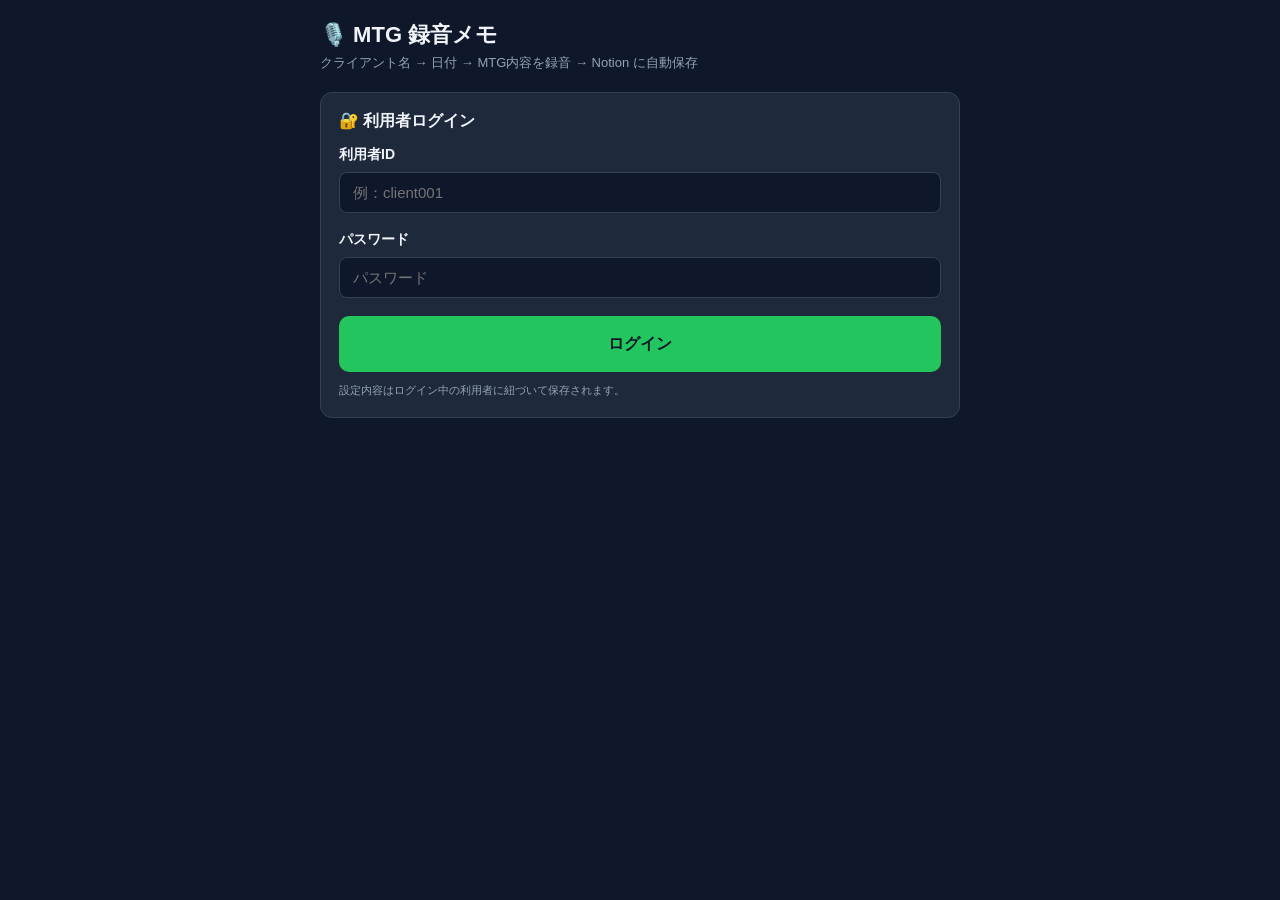
==== commit f4c55b25: "作業内容を入力" ====
--- a/index.html
+++ b/index.html
@@ -19,10 +19,41 @@
   <div id="noticeEl" class="notice" style="display:none;"></div>
   <div id="infoEl"   class="info"   style="display:none;"></div>
 
+  <!-- Login -->
+  <div class="card" id="loginCard">
+    <h2>🔐 利用者ログイン</h2>
+    <div class="field-block">
+      <div class="field-label"><span>利用者ID</span></div>
+      <input class="field" id="loginUserId" type="text" placeholder="例：client001" autocomplete="username">
+    </div>
+    <div class="field-block">
+      <div class="field-label"><span>パスワード</span></div>
+      <input class="field" id="loginPassword" type="password" placeholder="パスワード" autocomplete="current-password">
+    </div>
+    <button class="save-btn" id="loginBtn">ログイン</button>
+    <p class="set-note" style="margin-top:10px;">設定内容はログイン中の利用者に紐づいて保存されます。</p>
+  </div>
+
+  <div class="card app-only" id="accountCard" style="display:none;">
+    <div style="display:flex;align-items:center;justify-content:space-between;gap:8px;flex-wrap:wrap;">
+      <div>
+        <h2 style="margin-bottom:4px;">👤 ログイン中</h2>
+        <p class="set-note" id="accountStatus" style="margin:0;">-</p>
+      </div>
+      <button class="btn-ghost" id="logoutBtn">ログアウト</button>
+    </div>
+  </div>
+
   <!-- Settings -->
-  <div class="card">
+  <div class="card app-only" style="display:none;">
     <details id="settingsDetails">
       <summary>⚙️ 設定 <a href="guide.html" target="_blank" rel="noopener" style="color:var(--accent);font-size:11px;font-weight:400;margin-left:8px;">📖 設定マニュアル</a></summary>
+      <div style="margin-bottom:12px;">
+        <span class="set-label">利用者名</span>
+        <div class="set-row">
+          <input id="displayNameInput" type="text" placeholder="例：山田商事" style="flex:1;min-width:200px;background:#0f172a;border:1px solid var(--border);border-radius:6px;padding:7px 10px;color:var(--text);font-size:13px;">
+        </div>
+      </div>
       <div style="margin-bottom:12px;">
         <span class="set-label">Gemini API キー <a href="https://aistudio.google.com/app/apikey" target="_blank" rel="noopener" style="color:var(--accent);font-size:11px;">▶ 取得</a></span>
         <div class="set-row">
@@ -65,12 +96,12 @@
         <button class="btn-ghost" id="testNotionBtn">🔗 接続テスト</button>
         <span class="flash" id="settingsFlash">✓ 保存しました</span>
       </div>
-      <p class="set-note">キーはこのブラウザの localStorage にのみ保存。外部送信は要約・Notion 保存の時だけです。</p>
+      <p class="set-note">設定はログイン中の利用者情報として管理用スプレッドシートに保存されます。APIキーやトークンは保存後に再表示されません。</p>
     </details>
   </div>
 
   <!-- Recording form (single page) -->
-  <div class="card">
+  <div class="card app-only" style="display:none;">
     <h2>📝 新しい MTG 録音</h2>
 
     <!-- Client Name -->
@@ -152,7 +183,7 @@
   </div>
 
   <!-- Google Calendar card (shown when client ID is set) -->
-  <div class="card" id="calCard" style="display:none;">
+  <div class="card app-only" id="calCard" style="display:none;">
     <div style="display:flex;align-items:center;justify-content:space-between;margin-bottom:12px;flex-wrap:wrap;gap:8px;">
       <h2 style="margin:0;">📅 Google カレンダー</h2>
       <div style="display:flex;gap:8px;flex-wrap:wrap;">
@@ -166,7 +197,7 @@
   </div>
 
   <!-- List -->
-  <div class="card">
+  <div class="card app-only" style="display:none;">
     <div class="list-top">
       <h2>📋 録音履歴 <span class="badge" id="cntBadge">0</span></h2>
       <div style="display:flex;gap:8px;align-items:center;flex-wrap:wrap;">
@@ -230,11 +261,14 @@
   const dbGetAll = () => dbRun('readonly',  s => s.getAll());
   const dbClear  = () => dbRun('readwrite', s => s.clear());
 
-  /* ===== localStorage ===== */
+  /* ===== Apps Script API ===== */
   // 管理者が Apps Script デプロイ時に取得した URL を設定
   const GAS_URL = 'https://script.google.com/macros/s/AKfycbx7Em2KX4zfnWkDanHKQx1Ic90cyglTOywZYVGb8dFYvNm-Kp0gqhj4RDMfG6HxRE-y/exec';
 
-  const LS = { KEY:'gemini_api_key', MODEL:'gemini_model', SHEET_ID:'user_sheet_id', NOTION_DBID:'user_notion_db_id', NOTION_TOKEN:'user_notion_token' };
+  const AUTH_LS = { TOKEN:'mtg_auth_token', USER_ID:'mtg_auth_user_id' };
+  let authToken = localStorage.getItem(AUTH_LS.TOKEN) || '';
+  let currentUser = null;
+  let currentSettings = null;
 
   /* ===== Default prompt ===== */
   const DEFAULT_PROMPT = `以下はMTGを音声録音・文字起こししたテキストです。日本語でMTG議事録として整理してください。
@@ -261,36 +295,133 @@
   function showInfo(msg)  { infoEl.innerHTML = msg; infoEl.style.display = 'block'; }
   function hideNotice()   { noticeEl.style.display = 'none'; }
 
+  /* ===== Auth ===== */
+  const loginCard = $('loginCard'), loginUserId = $('loginUserId'), loginPassword = $('loginPassword'),
+        loginBtn = $('loginBtn'), accountCard = $('accountCard'), accountStatus = $('accountStatus'),
+        logoutBtn = $('logoutBtn');
+
+  function setAppVisible(visible) {
+    document.querySelectorAll('.app-only').forEach(el => { el.style.display = visible ? '' : 'none'; });
+    loginCard.style.display = visible ? 'none' : 'block';
+    if (visible) refreshCalCard();
+  }
+
+  async function callApi(action, payload) {
+    if (!GAS_URL) throw new Error('Apps Script URL が未設定です');
+    const body = { action, ...(payload || {}) };
+    if (authToken) body.token = authToken;
+    const res = await fetch(GAS_URL, { method:'POST', body:JSON.stringify(body), redirect:'follow' });
+    if (!res.ok) throw new Error(`HTTP ${res.status}`);
+    const json = await res.json().catch(()=>({}));
+    if (json?.error === 'AUTH_REQUIRED') {
+      logout(false);
+      throw new Error('ログインし直してください');
+    }
+    if (json?.ok === false) throw new Error(json.error || 'API エラー');
+    return json;
+  }
+
+  loginBtn.addEventListener('click', async () => {
+    loginBtn.disabled = true; loginBtn.textContent = 'ログイン中…';
+    try {
+      const json = await callApi('login', { userId:loginUserId.value.trim(), password:loginPassword.value });
+      authToken = json.token;
+      localStorage.setItem(AUTH_LS.TOKEN, authToken);
+      localStorage.setItem(AUTH_LS.USER_ID, json.user?.userId || loginUserId.value.trim());
+      loginPassword.value = '';
+      applySession(json.user, json.settings);
+    } catch (err) {
+      showError('ログイン失敗: ' + err.message);
+    } finally {
+      loginBtn.disabled = false; loginBtn.textContent = 'ログイン';
+    }
+  });
+
+  loginPassword.addEventListener('keydown', ev => {
+    if (ev.key === 'Enter') loginBtn.click();
+  });
+
+  logoutBtn.addEventListener('click', () => logout(true));
+
+  function logout(showMessage) {
+    authToken = '';
+    currentUser = null;
+    currentSettings = null;
+    localStorage.removeItem(AUTH_LS.TOKEN);
+    localStorage.removeItem(AUTH_LS.USER_ID);
+    setAppVisible(false);
+    if (showMessage) showInfo('ログアウトしました。');
+  }
+
+  function applySession(user, settings) {
+    currentUser = user || {};
+    currentSettings = settings || {};
+    accountStatus.textContent = `${currentUser.displayName || currentUser.userId || '利用者'} としてログインしています`;
+    populateSettings(currentSettings);
+    setAppVisible(true);
+    settingsDetails.open = !settingsComplete(currentSettings);
+    initCalTokenClient();
+    renderList();
+  }
+
+  function settingsComplete(settings) {
+    return Boolean((settings?.spreadsheetId || settings?.notionDatabaseId) && settings?.hasGeminiApiKey);
+  }
+
   /* ===== Settings ===== */
   const apiKeyInput = $('apiKeyInput'), modelSelect = $('modelSelect'),
         saveSettingsBtn = $('saveSettingsBtn'), testNotionBtn = $('testNotionBtn'),
         settingsFlash = $('settingsFlash'), settingsDetails = $('settingsDetails');
-
-  apiKeyInput.value    = localStorage.getItem(LS.KEY)   || '';
-  modelSelect.value    = localStorage.getItem(LS.MODEL) || 'gemini-2.5-flash';
-  if (!apiKeyInput.value || !GAS_URL) settingsDetails.open = true;
+  const displayNameInput = $('displayNameInput');
+  const userSheetInput = $('userSheetInput'), userNotionDbInput = $('userNotionDbInput'), userNotionTokenInput = $('userNotionTokenInput');
 
   const promptInput = $('promptInput');
-  promptInput.value = localStorage.getItem('gemini_prompt') || DEFAULT_PROMPT;
-
-  saveSettingsBtn.addEventListener('click', () => {
-    localStorage.setItem(LS.KEY,          apiKeyInput.value.trim());
-    localStorage.setItem(LS.MODEL,        modelSelect.value);
-    localStorage.setItem(LS.SHEET_ID,     userSheetInput.value.trim());
-    localStorage.setItem(LS.NOTION_DBID,  userNotionDbInput.value.trim());
-    localStorage.setItem(LS.NOTION_TOKEN, userNotionTokenInput.value.trim());
-    localStorage.setItem('gemini_prompt', promptInput.value);
-    localStorage.setItem(LS_GCAL.CLIENT_ID, gcalClientIdInput.value.trim());
-    localStorage.setItem(LS_GCAL.EMBED,      gcalEmbedUrlInput.value.trim());
-    localStorage.setItem(LS_GCAL.COUNT,      gcalCountInput.value);
+  promptInput.value = DEFAULT_PROMPT;
+
+  function populateSettings(settings) {
+    displayNameInput.value = settings.displayName || '';
+    apiKeyInput.value = '';
+    apiKeyInput.placeholder = settings.hasGeminiApiKey ? '設定済み（変更する場合のみ入力）' : 'AIza...';
+    modelSelect.value = settings.geminiModel || 'gemini-2.5-flash';
+    userSheetInput.value = settings.spreadsheetId || '';
+    userNotionDbInput.value = settings.notionDatabaseId || '';
+    userNotionTokenInput.value = '';
+    userNotionTokenInput.placeholder = settings.hasNotionToken ? '設定済み（変更する場合のみ入力）' : 'Notion トークン (ntn_xxx…)';
+    promptInput.value = settings.prompt || DEFAULT_PROMPT;
+    gcalClientIdInput.value = settings.gcalClientId || '';
+    gcalEmbedUrlInput.value = settings.gcalEmbedUrl || '';
+    gcalCountInput.value = settings.gcalCount || '5';
     refreshCalCard();
-    settingsFlash.classList.add('show');
-    setTimeout(() => settingsFlash.classList.remove('show'), 1500);
+  }
+
+  saveSettingsBtn.addEventListener('click', async () => {
+    saveSettingsBtn.disabled = true; saveSettingsBtn.textContent = '保存中…';
+    try {
+      const json = await callApi('saveSettings', { settings:{
+        displayName: displayNameInput.value.trim(),
+        geminiApiKey: apiKeyInput.value.trim(),
+        geminiModel: modelSelect.value,
+        spreadsheetId: userSheetInput.value.trim(),
+        notionDatabaseId: userNotionDbInput.value.trim(),
+        notionToken: userNotionTokenInput.value.trim(),
+        prompt: promptInput.value,
+        gcalClientId: gcalClientIdInput.value.trim(),
+        gcalEmbedUrl: gcalEmbedUrlInput.value.trim(),
+        gcalCount: gcalCountInput.value,
+      }});
+      applySession(json.user, json.settings);
+      settingsFlash.classList.add('show');
+      setTimeout(() => settingsFlash.classList.remove('show'), 1500);
+    } catch (err) {
+      showError('設定保存失敗: ' + err.message);
+    } finally {
+      saveSettingsBtn.disabled = false; saveSettingsBtn.textContent = '💾 保存';
+    }
   });
   testNotionBtn.addEventListener('click', async () => {
     testNotionBtn.disabled = true; testNotionBtn.textContent = '送信中…';
     try {
-      const result = await sendToApi({ id:'test_'+Date.now(), clientName:'テスト', mtgDate:todayStr(), text:'接続テスト', summary:'接続テスト成功', durationSec:0, createdAt:new Date().toISOString(), destinations:['notion','sheet'] });
+      const result = await saveRecordingToServer({ id:'test_'+Date.now(), clientName:'テスト', mtgDate:todayStr(), text:'接続テスト', agenda:'', durationSec:0, createdAt:new Date().toISOString(), destinations:['notion','sheet'] });
       const r = result?.results || {};
       const lines = [];
       if (r.notion) lines.push('Notion: ' + (r.notion.ok ? '✅' : '❌ ' + (r.notion.error || '')));
@@ -304,12 +435,6 @@
     } catch (err) { showError('接続テスト失敗: ' + err.message); testNotionBtn.textContent = '🔗 接続テスト'; }
     setTimeout(() => { testNotionBtn.textContent = '🔗 接続テスト'; testNotionBtn.disabled = false; }, 3000);
   });
-
-  /* ===== User Destination Settings ===== */
-  const userSheetInput = $('userSheetInput'), userNotionDbInput = $('userNotionDbInput'), userNotionTokenInput = $('userNotionTokenInput');
-  userSheetInput.value      = localStorage.getItem(LS.SHEET_ID)     || '';
-  userNotionDbInput.value   = localStorage.getItem(LS.NOTION_DBID)  || '';
-  userNotionTokenInput.value = localStorage.getItem(LS.NOTION_TOKEN) || '';
 
   /* ===== Browser check ===== */
   const SpeechRec = window.SpeechRecognition || window.webkitSpeechRecognition;
@@ -653,22 +778,17 @@
     const id = Date.now().toString(36) + Math.random().toString(36).slice(2,5);
     let summary = '';
 
-    try {
-      summary = await geminiSummarize(state.contentText);
-      setSavRow('rowGemini', '✅', 'AI 要約完了', true);
-    } catch(err) { setSavRow('rowGemini', '⚠️', 'AI 要約スキップ: ' + err.message, true); }
-
-    const uSheet = (localStorage.getItem(LS.SHEET_ID) || '').trim();
-    const uNdb   = (localStorage.getItem(LS.NOTION_DBID) || '').trim();
-    const uNtk   = (localStorage.getItem(LS.NOTION_TOKEN) || '').trim();
-    const payload = { id, clientName:state.clientName, mtgDate:state.mtgDate, text:state.contentText, summary, durationSec:state.durationSec, createdAt:new Date().toISOString(), destinations, ...(uSheet && { spreadsheetId: uSheet }), ...(uNdb && { notionDatabaseId: uNdb }), ...(uNtk && { notionToken: uNtk }) };
+    const payload = { id, clientName:state.clientName, mtgDate:state.mtgDate, text:state.contentText, agenda:state.agenda, durationSec:state.durationSec, createdAt:new Date().toISOString(), destinations };
 
     let sentAt = null;
     if (destinations.indexOf('notion') !== -1) setSavRow('rowNotion', '⏳', 'Notion に送信中…', false);
     if (destinations.indexOf('sheet')  !== -1) setSavRow('rowSheet',  '⏳', 'スプレッドシートに送信中…', false);
 
     try {
-      const result = await sendToApi(payload);
+      const result = await saveRecordingToServer(payload);
+      summary = result.summary || '';
+      if (result.summaryError) setSavRow('rowGemini', '⚠️', 'AI 要約スキップ: ' + result.summaryError, true);
+      else setSavRow('rowGemini', '✅', 'AI 要約完了', true);
       // 結果は { ok, results: { notion: {ok,error,url}, sheet: {ok,error,row} } } の形
       const r = result?.results || {};
       if (destinations.indexOf('notion') !== -1) {
@@ -680,13 +800,14 @@
         else             { setSavRow('rowSheet', '⚠️', 'スプレッドシート失敗: ' + (r.sheet?.error || '不明'), true); }
       }
     } catch(err) {
+      setSavRow('rowGemini', '⚠️', '保存処理失敗: ' + err.message, true);
       if (destinations.indexOf('notion') !== -1) setSavRow('rowNotion', '⚠️', '送信失敗: ' + err.message, true);
       if (destinations.indexOf('sheet')  !== -1) setSavRow('rowSheet',  '⚠️', '送信失敗: ' + err.message, true);
     }
 
     setSavRow('rowLocal', '⏳', 'ブラウザに保存中…', false);
     try {
-      await dbAdd({ id, clientName:state.clientName, mtgDate:state.mtgDate, text:state.contentText, summary, durationSec:state.durationSec, audioBlob:state.contentAudio, audioType:state.contentType, createdAt:new Date().toISOString(), sentAt, destinations });
+      await dbAdd({ id, ownerUserId:currentUser?.userId || '', clientName:state.clientName, mtgDate:state.mtgDate, text:state.contentText, summary, durationSec:state.durationSec, audioBlob:state.contentAudio, audioType:state.contentType, createdAt:new Date().toISOString(), sentAt, destinations });
       setSavRow('rowLocal', '✅', 'ブラウザに保存完了', true);
     } catch(err) { setSavRow('rowLocal', '⚠️', '保存失敗: ' + err.message, true); }
 
@@ -727,45 +848,14 @@
     saveBtn.disabled = true;
   }
 
-  /* ===== Gemini ===== */
-  async function geminiSummarize(text) {
-    const key   = (localStorage.getItem(LS.KEY) || '').trim();
-    const model = localStorage.getItem(LS.MODEL) || 'gemini-2.5-flash';
-    if (!key) throw new Error('Gemini API キーが未設定です');
-
-    const savedPromptTemplate = (localStorage.getItem('gemini_prompt') || '').trim() || DEFAULT_PROMPT;
-    // Replace ${text} placeholder in the prompt template
-    let prompt = savedPromptTemplate.replace('${text}', text);
-
-    // Prepend agenda if present
-    const agenda = (state.agenda || agendaField.value || '').trim();
-    if (agenda) {
-      prompt = `【MTGのアジェンダ】\n${agenda}\n\n` + prompt;
-    }
-
-    const res = await fetch(`https://generativelanguage.googleapis.com/v1beta/models/${encodeURIComponent(model)}:generateContent?key=${encodeURIComponent(key)}`, {
-      method:'POST', headers:{'Content-Type':'application/json'},
-      body: JSON.stringify({ contents:[{parts:[{text:prompt}]}], generationConfig:{temperature:0.2, maxOutputTokens:1024} }),
-    });
-    if (!res.ok) { const j = await res.json().catch(()=>{}); throw new Error(`Gemini ${res.status}: ${j?.error?.message||res.statusText}`); }
-    const data = await res.json();
-    const out  = data?.candidates?.[0]?.content?.parts?.map(p=>p.text).join('\n').trim();
-    if (!out) throw new Error('要約結果が空でした');
-    return out;
-  }
-
-  /* ===== Apps Script API (Notion + Sheet) ===== */
-  async function sendToApi(payload) {
-    if (!GAS_URL) throw new Error('Apps Script URL が未設定です');
-    const res = await fetch(GAS_URL, { method:'POST', body:JSON.stringify(payload), redirect:'follow' });
-    if (!res.ok) throw new Error(`HTTP ${res.status}`);
-    const json = await res.json().catch(()=>({}));
-    return json;
+  /* ===== Apps Script API (Gemini + Notion + Sheet) ===== */
+  async function saveRecordingToServer(payload) {
+    return callApi('saveRecording', { recording:payload });
   }
   // 後方互換用 (再送信ボタンなど)
   async function sendToNotion(payload) {
     if (!payload.destinations) payload.destinations = ['notion'];
-    const json = await sendToApi(payload);
+    const json = await saveRecordingToServer(payload);
     if (json?.ok === false) {
       const errs = json.results ? Object.values(json.results).filter(r=>!r.ok).map(r=>r.error).join(' / ') : (json.error || 'Unknown error');
       throw new Error(errs);
@@ -791,6 +881,11 @@
   /* ===== List ===== */
   const audioCache = new Map();
   function revokeAll() { audioCache.forEach(u => URL.revokeObjectURL(u)); audioCache.clear(); }
+  async function getOwnedEntries() {
+    const ownerUserId = currentUser?.userId || '';
+    const all = await dbGetAll();
+    return all.filter(e => (e.ownerUserId || '') === ownerUserId);
+  }
 
   function buildCard(e) {
     let audioHtml = '';
@@ -822,7 +917,7 @@
   async function renderList() {
     revokeAll();
     const q   = $('searchInput').value.trim().toLowerCase();
-    const all = await dbGetAll();
+    const all = await getOwnedEntries();
     all.sort((a,b) => a.createdAt < b.createdAt ? 1 : -1);
     $('cntBadge').textContent = all.length;
     const rows = q ? all.filter(e => (e.clientName||'').toLowerCase().includes(q) || (e.text||'').toLowerCase().includes(q)) : all;
@@ -851,7 +946,7 @@
     const btn = ev.target.closest('[data-act]');
     if (!btn) return;
     const { act, id } = btn.dataset;
-    const all   = await dbGetAll();
+    const all   = await getOwnedEntries();
     const entry = all.find(e => e.id === id);
     if (!entry) return;
     if (act === 'del') {
@@ -905,9 +1000,12 @@
 
   $('searchInput').addEventListener('input', renderList);
   $('clearAllBtn').addEventListener('click', async () => {
-    const all = await dbGetAll();
+    const all = await getOwnedEntries();
     if (!all.length) return;
-    if (confirm(`${all.length}件すべて削除しますか？`)) { await dbClear(); await renderList(); }
+    if (confirm(`${all.length}件すべて削除しますか？`)) {
+      await Promise.all(all.map(e => dbDelete(e.id)));
+      await renderList();
+    }
   });
 
   /* ===== Helpers ===== */
@@ -930,19 +1028,15 @@
   }
 
   /* ===== Google Calendar ===== */
-  const LS_GCAL = { CLIENT_ID:'gcal_client_id', EMBED:'gcal_embed_url', COUNT:'gcal_count' };
   const gcalClientIdInput = $('gcalClientId');
   const gcalEmbedUrlInput = $('gcalEmbedUrl');
   const gcalCountInput    = $('gcalCount');
-  gcalClientIdInput.value = localStorage.getItem(LS_GCAL.CLIENT_ID) || '';
-  gcalEmbedUrlInput.value = localStorage.getItem(LS_GCAL.EMBED) || '';
-  gcalCountInput.value    = localStorage.getItem(LS_GCAL.COUNT) || '5';
+  gcalCountInput.value    = '5';
 
   function refreshCalCard() {
-    const cid = (localStorage.getItem(LS_GCAL.CLIENT_ID) || '').trim();
-    $('calCard').style.display = cid ? 'block' : 'none';
-  }
-  refreshCalCard();
+    const cid = (currentSettings?.gcalClientId || '').trim();
+    $('calCard').style.display = (authToken && cid) ? 'block' : 'none';
+  }
 
   let calTokenClient = null, calAccessToken = null;
   const calLoginBtn     = $('calLoginBtn');
@@ -952,7 +1046,7 @@
   const calIframeWrap   = $('calIframeWrap');
 
   function initCalTokenClient() {
-    const cid = (localStorage.getItem(LS_GCAL.CLIENT_ID) || '').trim();
+    const cid = (currentSettings?.gcalClientId || '').trim();
     if (!cid || !window.google?.accounts?.oauth2) return;
     calTokenClient = google.accounts.oauth2.initTokenClient({
       client_id: cid,
@@ -988,7 +1082,7 @@
 
   let iframeShowing = false;
   calIframeToggle.addEventListener('click', () => {
-    const embedUrl = (localStorage.getItem(LS_GCAL.EMBED) || '').trim();
+    const embedUrl = (currentSettings?.gcalEmbedUrl || '').trim();
     if (!embedUrl) { showError('設定にカレンダー埋め込みURLを入力してください。'); return; }
     iframeShowing = !iframeShowing;
     calIframeToggle.textContent = iframeShowing ? '🗓 カレンダーを隠す' : '🗓 カレンダー表示';
@@ -1003,7 +1097,7 @@
 
   async function fetchCalEvents() {
     if (!calAccessToken) return;
-    const count = parseInt(localStorage.getItem(LS_GCAL.COUNT) || '5');
+    const count = parseInt(currentSettings?.gcalCount || '5');
     calEventsList.innerHTML = '<p style="font-size:13px;color:var(--muted);">読み込み中…</p>';
     try {
       const now = new Date().toISOString();
@@ -1033,7 +1127,19 @@
   /* ===== PWA Service Worker ===== */
   if ('serviceWorker' in navigator) navigator.serviceWorker.register('./sw.js').catch(()=>{});
 
-  renderList();
+  async function restoreSession() {
+    setAppVisible(false);
+    if (!authToken) return;
+    try {
+      const json = await callApi('getSettings');
+      applySession(json.user, json.settings);
+    } catch (err) {
+      showError('セッション確認に失敗しました。ログインし直してください。');
+      logout(false);
+    }
+  }
+
+  restoreSession();
 })();
 </script>
 </body>
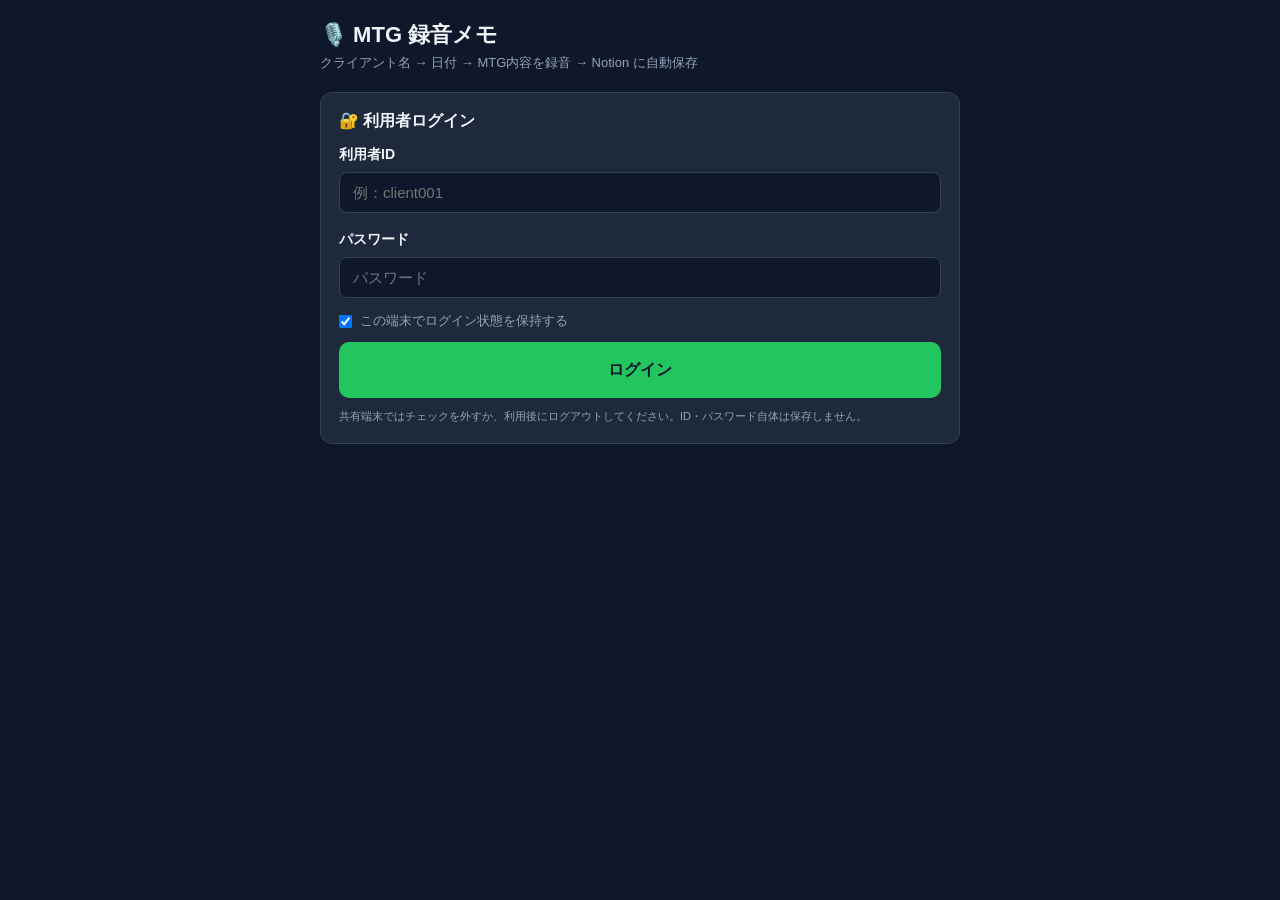
==== commit 871fb7c4: "作業内容を入力" ====
--- a/index.html
+++ b/index.html
@@ -20,7 +20,7 @@
   <div id="infoEl"   class="info"   style="display:none;"></div>
 
   <!-- Login -->
-  <div class="card" id="loginCard">
+  <div class="card" id="loginCard" style="display:none;">
     <h2>🔐 利用者ログイン</h2>
     <div class="field-block">
       <div class="field-label"><span>利用者ID</span></div>
@@ -30,8 +30,12 @@
       <div class="field-label"><span>パスワード</span></div>
       <input class="field" id="loginPassword" type="password" placeholder="パスワード" autocomplete="current-password">
     </div>
+    <label class="remember-row">
+      <input type="checkbox" id="rememberLogin" checked>
+      <span>この端末でログイン状態を保持する</span>
+    </label>
     <button class="save-btn" id="loginBtn">ログイン</button>
-    <p class="set-note" style="margin-top:10px;">設定内容はログイン中の利用者に紐づいて保存されます。</p>
+    <p class="set-note" style="margin-top:10px;">共有端末ではチェックを外すか、利用後にログアウトしてください。ID・パスワード自体は保存しません。</p>
   </div>
 
   <div class="card app-only" id="accountCard" style="display:none;">
@@ -39,6 +43,7 @@
       <div>
         <h2 style="margin-bottom:4px;">👤 ログイン中</h2>
         <p class="set-note" id="accountStatus" style="margin:0;">-</p>
+        <div class="link-row" id="destinationLinks"></div>
       </div>
       <button class="btn-ghost" id="logoutBtn">ログアウト</button>
     </div>
@@ -74,7 +79,7 @@
           <input id="userNotionDbInput" type="text" placeholder="Notion DB ID" style="flex:1;min-width:140px;background:#0f172a;border:1px solid var(--border);border-radius:6px;padding:7px 10px;color:var(--text);font-size:13px;">
           <input id="userNotionTokenInput" type="password" placeholder="Notion トークン (ntn_xxx…)" style="flex:1;min-width:140px;background:#0f172a;border:1px solid var(--border);border-radius:6px;padding:7px 10px;color:var(--text);font-size:13px;" autocomplete="off">
         </div>
-        <p class="set-note">未設定の項目はデフォルトの保存先が使われます。<br>スプレッドシート ID = URL の「/d/」〜「/edit」の間 ／ Notion DB ID = DB URL末尾の32文字</p>
+        <p class="set-note">スプレッドシート ID = URL の「/d/」〜「/edit」の間 ／ Notion DB ID = DB URL末尾の32文字</p>
       </div>
       <div style="margin-top:12px;">
         <span class="set-label">📅 Google カレンダー連携（任意）</span>
@@ -192,21 +197,25 @@
         <button class="btn-ghost" id="calIframeToggle" style="display:none;">🗓 カレンダー表示</button>
       </div>
     </div>
-    <div id="calEventsList"><p style="font-size:13px;color:var(--muted);">Googleでログインすると直近の予定が表示されます。</p></div>
+    <div class="cal-day-toggle" id="calDayToggle" style="display:none;">
+      <button class="view-btn active" id="calTodayBtn">本日</button>
+      <button class="view-btn" id="calTomorrowBtn">翌日</button>
+    </div>
+    <div id="calEventsList"><p style="font-size:13px;color:var(--muted);">Googleでログインすると本日・翌日の予定を選択して表示できます。</p></div>
     <div id="calIframeWrap" class="cal-iframe-wrap" style="display:none;"></div>
   </div>
 
   <!-- List -->
   <div class="card app-only" style="display:none;">
     <div class="list-top">
-      <h2>📋 録音履歴 <span class="badge" id="cntBadge">0</span></h2>
+      <h2>📋 保存履歴 <span class="badge" id="cntBadge">0</span></h2>
       <div style="display:flex;gap:8px;align-items:center;flex-wrap:wrap;">
         <div class="view-toggle">
           <button class="view-btn active" id="viewAll">全件</button>
           <button class="view-btn" id="viewClient">クライアント別</button>
         </div>
         <input class="search" id="searchInput" type="text" placeholder="クライアント名…">
-        <button class="btn-ghost" id="clearAllBtn">全削除</button>
+        <button class="btn-ghost" id="clearAllBtn">再読み込み</button>
       </div>
     </div>
     <div id="listEl"></div>
@@ -221,7 +230,7 @@
       <div class="saving-row pending" id="rowGemini"><span class="saving-icon">○</span><span>Gemini で AI 要約中…</span></div>
       <div class="saving-row pending" id="rowNotion" style="display:none;"><span class="saving-icon">○</span><span>Notion に送信中…</span></div>
       <div class="saving-row pending" id="rowSheet"  style="display:none;"><span class="saving-icon">○</span><span>スプレッドシートに送信中…</span></div>
-      <div class="saving-row pending" id="rowLocal"> <span class="saving-icon">○</span><span>ブラウザに保存中…</span></div>
+      <div class="saving-row pending" id="rowLocal"> <span class="saving-icon">○</span><span>保存履歴を更新中…</span></div>
     </div>
     <button class="saving-done-btn" id="savingDoneBtn">+ 次の録音へ</button>
   </div>
@@ -231,42 +240,18 @@
 (function () {
   'use strict';
 
-  /* ===== IndexedDB ===== */
-  const DB_NAME = 'voiceRecorderDB', STORE = 'recordings', DB_VER = 2;
-  let _db = null;
-  function openDB() {
-    if (_db) return Promise.resolve(_db);
-    return new Promise((res, rej) => {
-      const req = indexedDB.open(DB_NAME, DB_VER);
-      req.onupgradeneeded = () => {
-        const db = req.result;
-        if (!db.objectStoreNames.contains(STORE)) db.createObjectStore(STORE, { keyPath: 'id' });
-      };
-      req.onsuccess = () => { _db = req.result; res(_db); };
-      req.onerror   = () => rej(req.error);
-    });
-  }
-  function dbRun(mode, fn) {
-    return openDB().then(db => new Promise((res, rej) => {
-      const tx = db.transaction(STORE, mode);
-      const s  = tx.objectStore(STORE);
-      const r  = fn(s);
-      if (r && 'onsuccess' in r) { r.onsuccess = () => res(r.result); r.onerror = () => rej(r.error); }
-      else { tx.oncomplete = () => res(); tx.onerror = () => rej(tx.error); }
-    }));
-  }
-  const dbAdd    = e  => dbRun('readwrite', s => s.add(e));
-  const dbPut    = e  => dbRun('readwrite', s => s.put(e));
-  const dbDelete = id => dbRun('readwrite', s => s.delete(id));
-  const dbGetAll = () => dbRun('readonly',  s => s.getAll());
-  const dbClear  = () => dbRun('readwrite', s => s.clear());
+  /* ===== Browser storage cleanup ===== */
+  // 旧バージョンのブラウザ内履歴DBは使わず、保存履歴はサーバー経由で取得する。
+  if ('indexedDB' in window) {
+    try { indexedDB.deleteDatabase('voiceRecorderDB'); } catch (_) {}
+  }
 
   /* ===== Apps Script API ===== */
   // 管理者が Apps Script デプロイ時に取得した URL を設定
   const GAS_URL = 'https://script.google.com/macros/s/AKfycbx7Em2KX4zfnWkDanHKQx1Ic90cyglTOywZYVGb8dFYvNm-Kp0gqhj4RDMfG6HxRE-y/exec';
 
-  const AUTH_LS = { TOKEN:'mtg_auth_token', USER_ID:'mtg_auth_user_id' };
-  let authToken = localStorage.getItem(AUTH_LS.TOKEN) || '';
+  const AUTH_LS = { TOKEN:'mtg_auth_token', USER_ID:'mtg_auth_user_id', REMEMBER:'mtg_auth_remember' };
+  let authToken = localStorage.getItem(AUTH_LS.TOKEN) || sessionStorage.getItem(AUTH_LS.TOKEN) || '';
   let currentUser = null;
   let currentSettings = null;
 
@@ -298,11 +283,12 @@
   /* ===== Auth ===== */
   const loginCard = $('loginCard'), loginUserId = $('loginUserId'), loginPassword = $('loginPassword'),
         loginBtn = $('loginBtn'), accountCard = $('accountCard'), accountStatus = $('accountStatus'),
-        logoutBtn = $('logoutBtn');
-
-  function setAppVisible(visible) {
+        logoutBtn = $('logoutBtn'), destinationLinks = $('destinationLinks'), rememberLogin = $('rememberLogin');
+  rememberLogin.checked = localStorage.getItem(AUTH_LS.REMEMBER) !== 'false';
+
+  function setAppVisible(visible, showLogin) {
     document.querySelectorAll('.app-only').forEach(el => { el.style.display = visible ? '' : 'none'; });
-    loginCard.style.display = visible ? 'none' : 'block';
+    loginCard.style.display = visible ? 'none' : (showLogin === false ? 'none' : 'block');
     if (visible) refreshCalCard();
   }
 
@@ -326,8 +312,7 @@
     try {
       const json = await callApi('login', { userId:loginUserId.value.trim(), password:loginPassword.value });
       authToken = json.token;
-      localStorage.setItem(AUTH_LS.TOKEN, authToken);
-      localStorage.setItem(AUTH_LS.USER_ID, json.user?.userId || loginUserId.value.trim());
+      persistAuth(json.user?.userId || loginUserId.value.trim());
       loginPassword.value = '';
       applySession(json.user, json.settings);
     } catch (err) {
@@ -347,21 +332,50 @@
     authToken = '';
     currentUser = null;
     currentSettings = null;
+    sessionStorage.removeItem(AUTH_LS.TOKEN);
+    sessionStorage.removeItem(AUTH_LS.USER_ID);
     localStorage.removeItem(AUTH_LS.TOKEN);
     localStorage.removeItem(AUTH_LS.USER_ID);
     setAppVisible(false);
     if (showMessage) showInfo('ログアウトしました。');
   }
 
+  function persistAuth(userId) {
+    const storage = rememberLogin.checked ? localStorage : sessionStorage;
+    const otherStorage = rememberLogin.checked ? sessionStorage : localStorage;
+    storage.setItem(AUTH_LS.TOKEN, authToken);
+    storage.setItem(AUTH_LS.USER_ID, userId);
+    localStorage.setItem(AUTH_LS.REMEMBER, rememberLogin.checked ? 'true' : 'false');
+    otherStorage.removeItem(AUTH_LS.TOKEN);
+    otherStorage.removeItem(AUTH_LS.USER_ID);
+  }
+
   function applySession(user, settings) {
+    hideNotice();
+    infoEl.style.display = 'none';
+    loginUserId.value = '';
+    loginPassword.value = '';
     currentUser = user || {};
     currentSettings = settings || {};
     accountStatus.textContent = `${currentUser.displayName || currentUser.userId || '利用者'} としてログインしています`;
+    renderDestinationLinks();
     populateSettings(currentSettings);
     setAppVisible(true);
     settingsDetails.open = !settingsComplete(currentSettings);
     initCalTokenClient();
+    historyLoaded = false;
     renderList();
+  }
+
+  function renderDestinationLinks() {
+    const links = [];
+    if (currentSettings?.spreadsheetUrl) {
+      links.push(`<a class="btn-link" href="${esc(currentSettings.spreadsheetUrl)}" target="_blank" rel="noopener">📊 スプレッドシートを開く</a>`);
+    }
+    if (currentSettings?.notionDatabaseUrl) {
+      links.push(`<a class="btn-link" href="${esc(currentSettings.notionDatabaseUrl)}" target="_blank" rel="noopener">🗒️ Notion DBを開く</a>`);
+    }
+    destinationLinks.innerHTML = links.length ? links.join('') : '<span class="set-note">保存先リンクは未設定です。</span>';
   }
 
   function settingsComplete(settings) {
@@ -773,7 +787,7 @@
     setSavRow('rowGemini', '⏳', 'Gemini で AI 要約中…', false);
     if (destinations.indexOf('notion') !== -1) setSavRow('rowNotion', '○', 'Notion に送信中…', true);
     if (destinations.indexOf('sheet')  !== -1) setSavRow('rowSheet',  '○', 'スプレッドシートに送信中…', true);
-    setSavRow('rowLocal',  '○', 'ブラウザに保存中…', true);
+    setSavRow('rowLocal',  '○', '保存履歴を更新中…', true);
 
     const id = Date.now().toString(36) + Math.random().toString(36).slice(2,5);
     let summary = '';
@@ -805,13 +819,10 @@
       if (destinations.indexOf('sheet')  !== -1) setSavRow('rowSheet',  '⚠️', '送信失敗: ' + err.message, true);
     }
 
-    setSavRow('rowLocal', '⏳', 'ブラウザに保存中…', false);
-    try {
-      await dbAdd({ id, ownerUserId:currentUser?.userId || '', clientName:state.clientName, mtgDate:state.mtgDate, text:state.contentText, summary, durationSec:state.durationSec, audioBlob:state.contentAudio, audioType:state.contentType, createdAt:new Date().toISOString(), sentAt, destinations });
-      setSavRow('rowLocal', '✅', 'ブラウザに保存完了', true);
-    } catch(err) { setSavRow('rowLocal', '⚠️', '保存失敗: ' + err.message, true); }
-
+    setSavRow('rowLocal', '⏳', '保存履歴を更新中…', false);
+    historyLoaded = false;
     await renderList();
+    setSavRow('rowLocal', '✅', '保存履歴を更新しました', true);
     $('savingTitle').textContent = '✅ 保存完了！';
     savingDoneBtn.classList.add('show');
   }
@@ -852,16 +863,6 @@
   async function saveRecordingToServer(payload) {
     return callApi('saveRecording', { recording:payload });
   }
-  // 後方互換用 (再送信ボタンなど)
-  async function sendToNotion(payload) {
-    if (!payload.destinations) payload.destinations = ['notion'];
-    const json = await saveRecordingToServer(payload);
-    if (json?.ok === false) {
-      const errs = json.results ? Object.values(json.results).filter(r=>!r.ok).map(r=>r.error).join(' / ') : (json.error || 'Unknown error');
-      throw new Error(errs);
-    }
-    return json;
-  }
 
   /* ===== View mode ===== */
   let viewMode = 'all';
@@ -879,21 +880,22 @@
   });
 
   /* ===== List ===== */
-  const audioCache = new Map();
-  function revokeAll() { audioCache.forEach(u => URL.revokeObjectURL(u)); audioCache.clear(); }
-  async function getOwnedEntries() {
-    const ownerUserId = currentUser?.userId || '';
-    const all = await dbGetAll();
-    return all.filter(e => (e.ownerUserId || '') === ownerUserId);
+  let historyCache = [];
+  let historyLoaded = false;
+
+  async function fetchHistory() {
+    const json = await callApi('getHistory', { limit: 100 });
+    historyCache = json.entries || [];
+    historyLoaded = true;
+    return historyCache;
   }
 
   function buildCard(e) {
-    let audioHtml = '';
-    if (e.audioBlob?.size > 0) {
-      const u = URL.createObjectURL(e.audioBlob);
-      audioCache.set(e.id, u);
-      audioHtml = `<audio class="mtg-audio" controls src="${u}"></audio>`;
-    }
+    const actions = [];
+    if (e.notionUrl) actions.push(`<a class="btn-ghost" href="${esc(e.notionUrl)}" target="_blank" rel="noopener">Notionを開く</a>`);
+    if (e.sheetUrl) actions.push(`<a class="btn-ghost" href="${esc(e.sheetUrl)}" target="_blank" rel="noopener">シート行を開く</a>`);
+    actions.push(`<button class="btn-ghost" data-act="copy" data-id="${esc(e.id)}">コピー</button>`);
+    actions.push(`<button class="btn-ghost" data-act="print" data-id="${esc(e.id)}">印刷/PDF</button>`);
     return `
       <div class="mtg-card">
         <div class="mtg-client">👤 ${esc(e.clientName||'（名前なし）')}</div>
@@ -901,27 +903,34 @@
         <div class="mtg-meta">
           <span>⏱ ${fmtDur(e.durationSec||0)}</span>
           <span>📝 ${(e.text||'').length}文字</span>
+          <span>${e.source === 'notion' ? '🗒️ Notion' : '📊 スプレッドシート'}</span>
         </div>
         ${e.summary ? `<div class="mtg-summary">${esc(e.summary)}</div>` : ''}
-        ${e.sentAt  ? `<div class="mtg-sent">🗒️ Notion 送信済 (${new Date(e.sentAt).toLocaleString('ja-JP')})</div>` : ''}
-        ${audioHtml}
-        <div class="mtg-actions">
-          <button class="btn-ghost" data-act="send" data-id="${e.id}">${e.sentAt?'再送信':'Notion 送信'}</button>
-          <button class="btn-ghost" data-act="copy" data-id="${e.id}">コピー</button>
-          <button class="btn-ghost" data-act="print" data-id="${e.id}">印刷/PDF</button>
-          <button class="btn-ghost" data-act="del"  data-id="${e.id}">削除</button>
-        </div>
+        <div class="mtg-actions">${actions.join('')}</div>
       </div>`;
   }
 
   async function renderList() {
-    revokeAll();
+    if (!historyLoaded) {
+      $('listEl').innerHTML = '<div class="empty">保存履歴を読み込み中…</div>';
+      try {
+        await fetchHistory();
+      } catch (err) {
+        $('listEl').innerHTML = `<div class="empty">履歴取得失敗: ${esc(err.message)}</div>`;
+        $('cntBadge').textContent = '0';
+        return;
+      }
+    }
+    renderHistory();
+  }
+
+  function renderHistory() {
     const q   = $('searchInput').value.trim().toLowerCase();
-    const all = await getOwnedEntries();
+    const all = historyCache.slice();
     all.sort((a,b) => a.createdAt < b.createdAt ? 1 : -1);
     $('cntBadge').textContent = all.length;
     const rows = q ? all.filter(e => (e.clientName||'').toLowerCase().includes(q) || (e.text||'').toLowerCase().includes(q)) : all;
-    if (!rows.length) { $('listEl').innerHTML = `<div class="empty">${all.length?'一致する項目はありません':'まだ録音はありません'}</div>`; return; }
+    if (!rows.length) { $('listEl').innerHTML = `<div class="empty">${all.length?'一致する項目はありません':'保存先に履歴はまだありません'}</div>`; return; }
 
     if (viewMode === 'client') {
       // Group by clientName
@@ -946,22 +955,13 @@
     const btn = ev.target.closest('[data-act]');
     if (!btn) return;
     const { act, id } = btn.dataset;
-    const all   = await getOwnedEntries();
+    const all   = historyCache;
     const entry = all.find(e => e.id === id);
     if (!entry) return;
-    if (act === 'del') {
-      if (!confirm('この録音を削除しますか？')) return;
-      await dbDelete(id); await renderList();
-    } else if (act === 'copy') {
+    if (act === 'copy') {
       const t = `【${entry.clientName}】${entry.mtgDate ? fmtDate(entry.mtgDate) : ''}\n\n${entry.summary||entry.text||''}`;
       await navigator.clipboard.writeText(t).catch(()=>{});
       btn.textContent = '✓ コピー済'; setTimeout(() => btn.textContent = 'コピー', 1200);
-    } else if (act === 'send') {
-      btn.disabled = true; btn.textContent = '送信中…';
-      try {
-        await sendToNotion({ id:entry.id, clientName:entry.clientName||'', mtgDate:entry.mtgDate||'', text:entry.text||'', summary:entry.summary||'', durationSec:entry.durationSec||0, createdAt:entry.createdAt });
-        entry.sentAt = new Date().toISOString(); await dbPut(entry); await renderList();
-      } catch(err) { showError('Notion 送信失敗: ' + err.message); btn.disabled = false; btn.textContent = 'Notion 送信'; }
     } else if (act === 'print') {
       const clientName = entry.clientName || '（名前なし）';
       const dateStr    = entry.mtgDate ? fmtDate(entry.mtgDate) : fmtDt(entry.createdAt);
@@ -998,14 +998,10 @@
     return String(s||'').replace(/[&<>"']/g, c=>({'&':'&amp;','<':'&lt;','>':'&gt;','"':'&quot;',"'":'&#39;'}[c]));
   }
 
-  $('searchInput').addEventListener('input', renderList);
+  $('searchInput').addEventListener('input', renderHistory);
   $('clearAllBtn').addEventListener('click', async () => {
-    const all = await getOwnedEntries();
-    if (!all.length) return;
-    if (confirm(`${all.length}件すべて削除しますか？`)) {
-      await Promise.all(all.map(e => dbDelete(e.id)));
-      await renderList();
-    }
+    historyLoaded = false;
+    await renderList();
   });
 
   /* ===== Helpers ===== */
@@ -1042,8 +1038,12 @@
   const calLoginBtn     = $('calLoginBtn');
   const calLogoutBtn    = $('calLogoutBtn');
   const calIframeToggle = $('calIframeToggle');
+  const calTodayBtn     = $('calTodayBtn');
+  const calTomorrowBtn  = $('calTomorrowBtn');
+  const calDayToggle    = $('calDayToggle');
   const calEventsList   = $('calEventsList');
   const calIframeWrap   = $('calIframeWrap');
+  let calDayMode = 'today';
 
   function initCalTokenClient() {
     const cid = (currentSettings?.gcalClientId || '').trim();
@@ -1057,6 +1057,7 @@
         calLoginBtn.style.display = 'none';
         calLogoutBtn.style.display = '';
         calIframeToggle.style.display = '';
+        calDayToggle.style.display = 'flex';
         await fetchCalEvents();
       }
     });
@@ -1075,10 +1076,28 @@
     calLoginBtn.style.display = '';
     calLogoutBtn.style.display = 'none';
     calIframeToggle.style.display = 'none';
-    calEventsList.innerHTML = '<p style="font-size:13px;color:var(--muted);">Googleでログインすると直近の予定が表示されます。</p>';
+    calDayToggle.style.display = 'none';
+    calEventsList.innerHTML = '<p style="font-size:13px;color:var(--muted);">Googleでログインすると本日・翌日の予定を選択して表示できます。</p>';
     calIframeWrap.style.display = 'none';
     calIframeWrap.innerHTML = '';
   });
+
+  calTodayBtn.addEventListener('click', async () => {
+    calDayMode = 'today';
+    updateCalDayButtons();
+    await fetchCalEvents();
+  });
+
+  calTomorrowBtn.addEventListener('click', async () => {
+    calDayMode = 'tomorrow';
+    updateCalDayButtons();
+    await fetchCalEvents();
+  });
+
+  function updateCalDayButtons() {
+    calTodayBtn.classList.toggle('active', calDayMode === 'today');
+    calTomorrowBtn.classList.toggle('active', calDayMode === 'tomorrow');
+  }
 
   let iframeShowing = false;
   calIframeToggle.addEventListener('click', () => {
@@ -1098,17 +1117,17 @@
   async function fetchCalEvents() {
     if (!calAccessToken) return;
     const count = parseInt(currentSettings?.gcalCount || '5');
-    calEventsList.innerHTML = '<p style="font-size:13px;color:var(--muted);">読み込み中…</p>';
+    const range = getCalDayRange(calDayMode);
+    calEventsList.innerHTML = `<p style="font-size:13px;color:var(--muted);">${range.label}の予定を読み込み中…</p>`;
     try {
-      const now = new Date().toISOString();
       const res = await fetch(
-        `https://www.googleapis.com/calendar/v3/calendars/primary/events?orderBy=startTime&singleEvents=true&timeMin=${encodeURIComponent(now)}&maxResults=${count}`,
+        `https://www.googleapis.com/calendar/v3/calendars/primary/events?orderBy=startTime&singleEvents=true&timeMin=${encodeURIComponent(range.start.toISOString())}&timeMax=${encodeURIComponent(range.end.toISOString())}&maxResults=${count}`,
         { headers: { Authorization: `Bearer ${calAccessToken}` } }
       );
       if (!res.ok) throw new Error(`HTTP ${res.status}`);
       const data = await res.json();
       const items = data.items || [];
-      if (!items.length) { calEventsList.innerHTML = '<p style="font-size:13px;color:var(--muted);">直近の予定はありません。</p>'; return; }
+      if (!items.length) { calEventsList.innerHTML = `<p style="font-size:13px;color:var(--muted);">${range.label}の予定はありません。</p>`; return; }
       calEventsList.innerHTML = '<div class="cal-events">' + items.map(ev => {
         const start = ev.start?.dateTime || ev.start?.date || '';
         const isAllDay = !ev.start?.dateTime;
@@ -1124,18 +1143,30 @@
     }
   }
 
+  function getCalDayRange(mode) {
+    const start = new Date();
+    start.setHours(0, 0, 0, 0);
+    if (mode === 'tomorrow') start.setDate(start.getDate() + 1);
+    const end = new Date(start);
+    end.setDate(end.getDate() + 1);
+    return { start, end, label: mode === 'tomorrow' ? '翌日' : '本日' };
+  }
+
   /* ===== PWA Service Worker ===== */
   if ('serviceWorker' in navigator) navigator.serviceWorker.register('./sw.js').catch(()=>{});
 
   async function restoreSession() {
-    setAppVisible(false);
-    if (!authToken) return;
+    setAppVisible(false, false);
+    if (!authToken) {
+      setAppVisible(false);
+      return;
+    }
     try {
       const json = await callApi('getSettings');
       applySession(json.user, json.settings);
     } catch (err) {
+      logout(false);
       showError('セッション確認に失敗しました。ログインし直してください。');
-      logout(false);
     }
   }
 
--- a/style.css
+++ b/style.css
@@ -127,7 +127,7 @@
 .saving-done-btn { margin-top: 18px; width: 100%; background: var(--accent); color: #0f172a; border: 0; padding: 12px; font-size: 14px; font-weight: 700; border-radius: 8px; cursor: pointer; display: none; }
 .saving-done-btn.show { display: block; }
 
-/* ===== 録音履歴リスト ===== */
+/* ===== 保存履歴リスト ===== */
 .list-top { display: flex; justify-content: space-between; align-items: center; margin-bottom: 12px; flex-wrap: wrap; gap: 8px; }
 .list-top h2 { font-size: 16px; }
 .search { background: #0f172a; border: 1px solid var(--border); border-radius: 8px; padding: 7px 11px; color: var(--text); font-size: 13px; width: 170px; }
@@ -149,6 +149,14 @@
 
 .btn-ghost { background: transparent; color: var(--text); border: 1px solid var(--border); padding: 8px 14px; font-size: 13px; border-radius: 6px; cursor: pointer; }
 .btn-ghost:hover { opacity: .8; }
+.link-row { display: flex; gap: 6px; flex-wrap: wrap; margin-top: 8px; }
+.btn-link {
+  display: inline-flex; align-items: center; gap: 4px;
+  color: var(--accent); border: 1px solid var(--border);
+  border-radius: 6px; padding: 6px 10px; font-size: 12px;
+  text-decoration: none;
+}
+.btn-link:hover { opacity: .85; }
 
 .notice { background: rgba(239,68,68,.1); border: 1px solid var(--danger); color: #fecaca; padding: 10px 12px; border-radius: 8px; margin-bottom: 12px; font-size: 13px; }
 .info   { background: rgba(56,189,248,.1); border: 1px solid var(--accent); color: #bae6fd; padding: 10px 12px; border-radius: 8px; margin-bottom: 12px; font-size: 13px; line-height: 1.5; }
@@ -166,6 +174,11 @@
 .flash.show { opacity: 1; }
 .set-note { font-size: 11px; color: var(--muted); margin-top: 6px; line-height: 1.5; }
 .set-label { font-size: 12px; color: var(--muted); margin-bottom: 4px; display: block; }
+.remember-row {
+  display: flex; align-items: center; gap: 8px;
+  color: var(--muted); font-size: 13px; margin: -4px 0 12px;
+}
+.remember-row input { margin: 0; }
 
 /* ===== 一時停止ボタン ===== */
 .pause-btn {
@@ -207,6 +220,7 @@
 .client-group-header:first-child { margin-top: 0; }
 
 /* ===== Google カレンダー ===== */
+.cal-day-toggle { display: flex; gap: 4px; margin-bottom: 10px; }
 .cal-events { display: flex; flex-direction: column; gap: 8px; }
 .cal-event {
   background: #0f172a; border: 1px solid var(--border);
